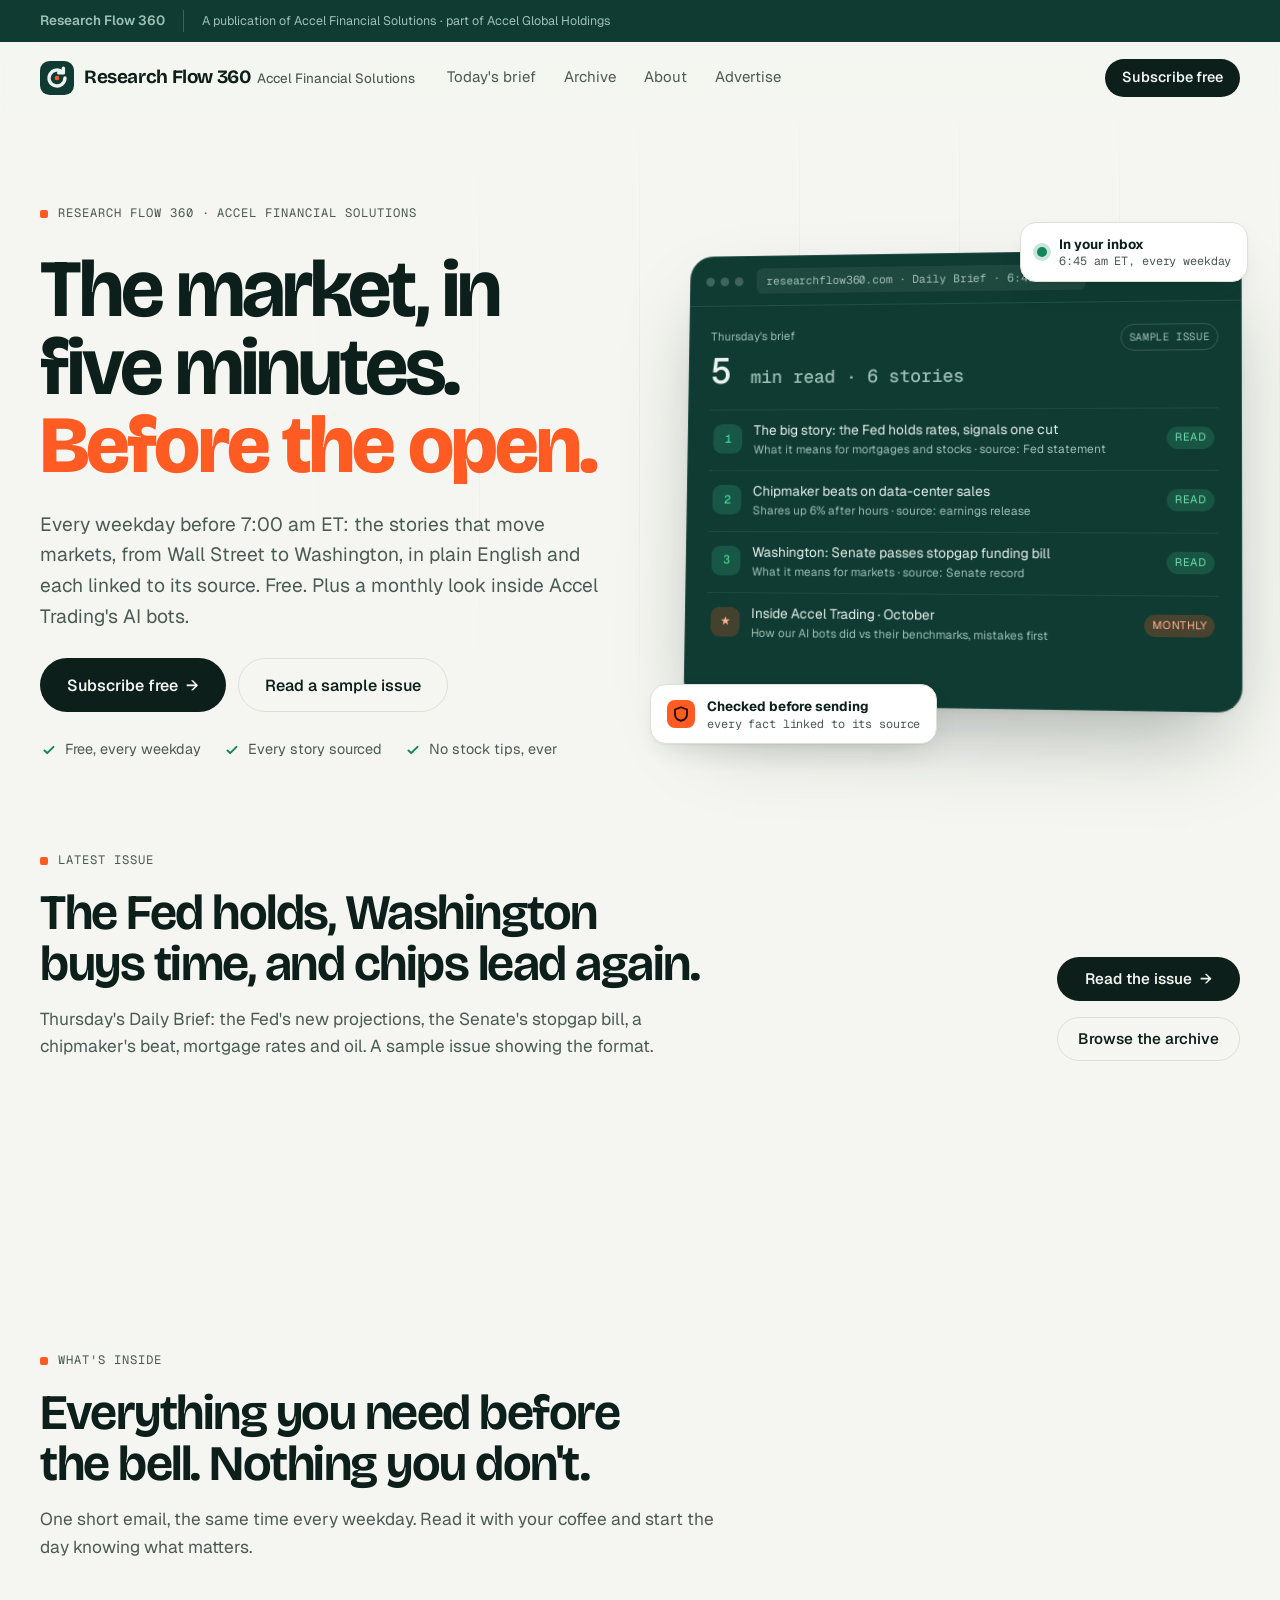
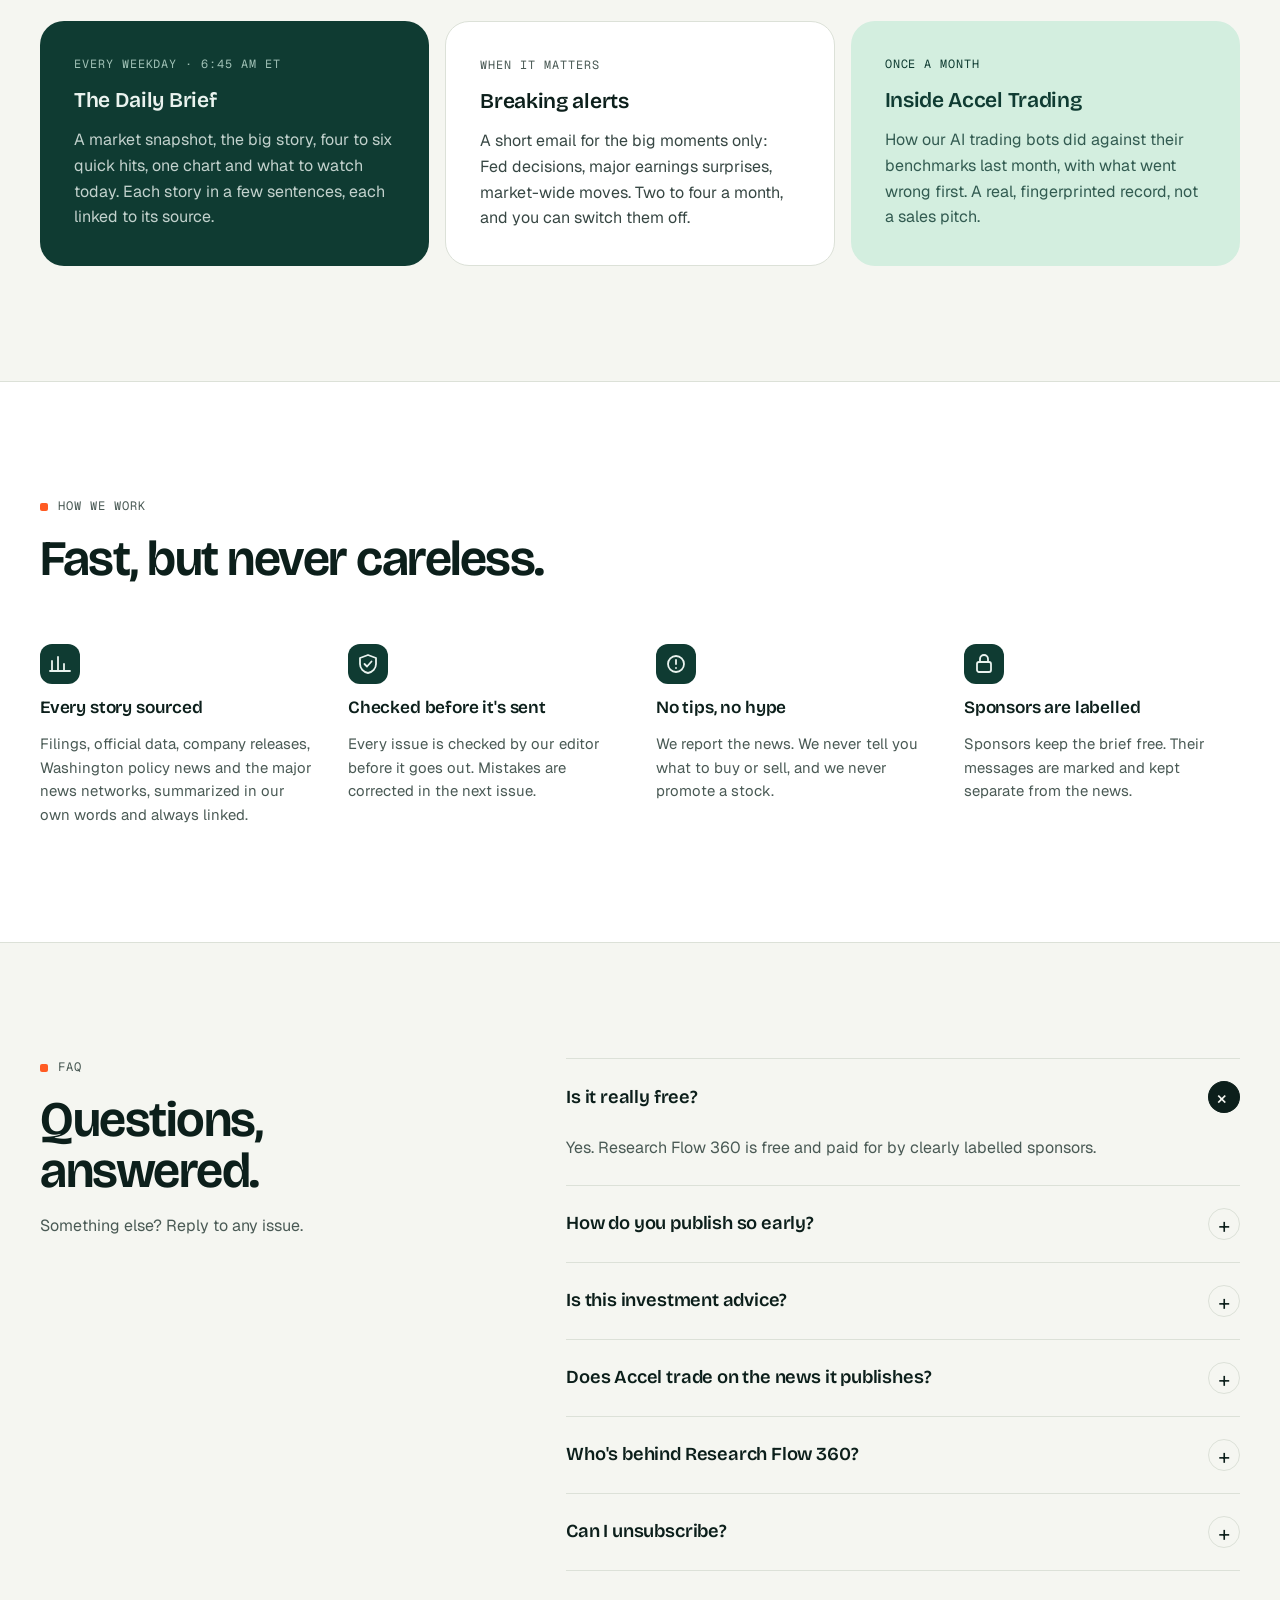
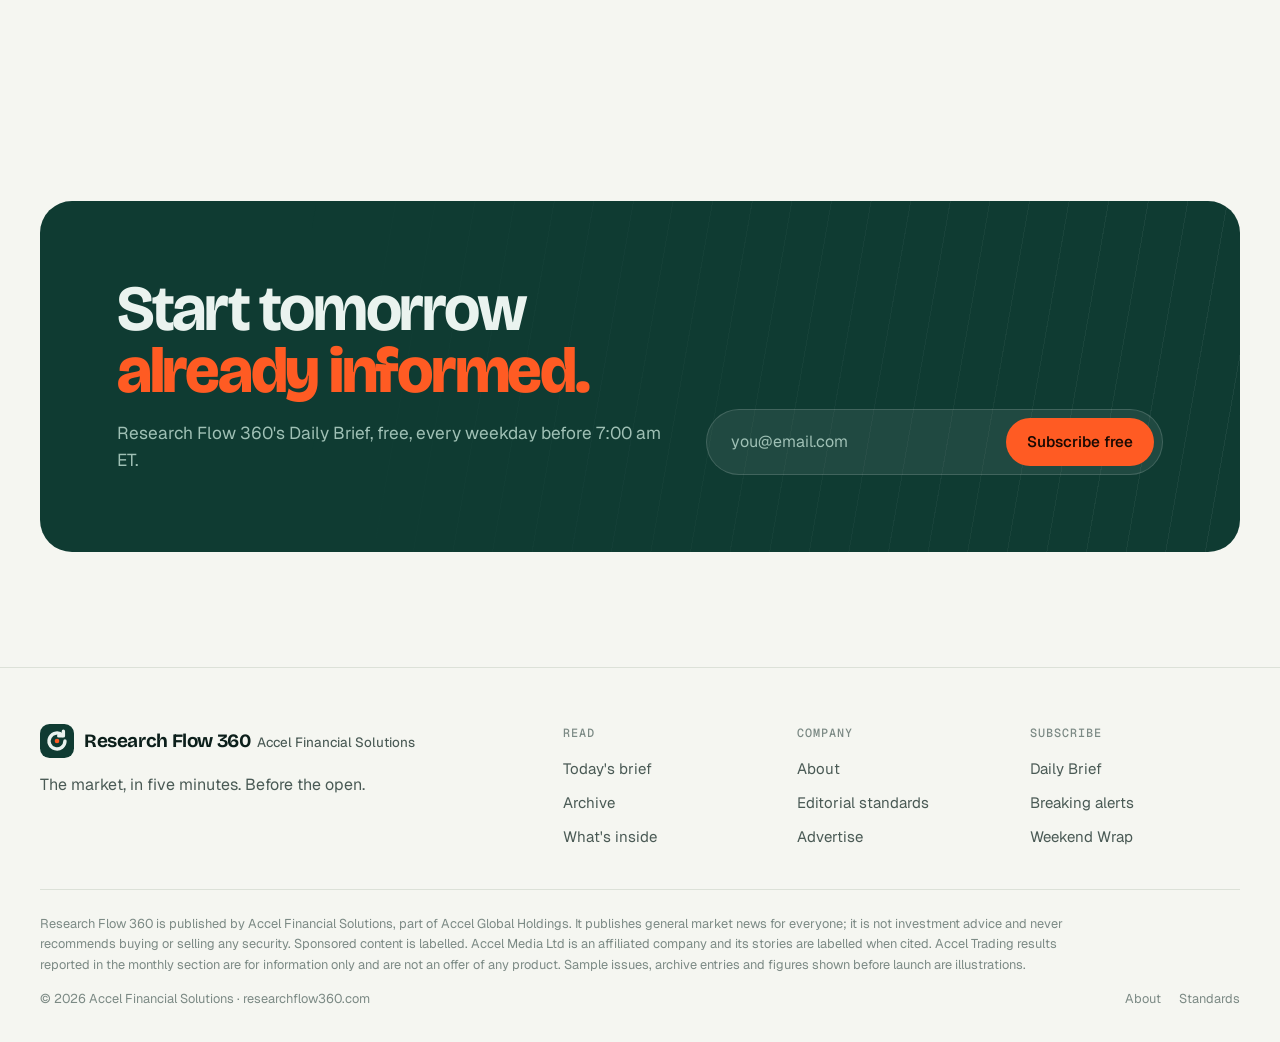
==== index.html @ 956aacd5 "Research Flow 360 website Home, sample Daily Brief, archive, about and advertise pages for Research " ====
<!doctype html>
<html lang="en">
<head>
<meta charset="utf-8">
<meta name="viewport" content="width=device-width, initial-scale=1, viewport-fit=cover">
<title>Research Flow 360</title>
<meta name="description" content="Research Flow 360 by Accel Financial Solutions: the stories that move markets, from Wall Street to Washington, in plain English every weekday before 7:00 am ET. Free.">
<meta name="theme-color" content="#0F3B32">
<meta property="og:title" content="Research Flow 360">
<meta property="og:description" content="Research Flow 360 by Accel Financial Solutions: the stories that move markets, from Wall Street to Washington, in plain English every weekday before 7:00 am ET. Free.">
<meta property="og:url" content="https://researchflow360.com/">
<meta property="og:type" content="website">
<link rel="canonical" href="https://researchflow360.com/">
<link rel="icon" href="data:image/svg+xml,%3Csvg xmlns='http://www.w3.org/2000/svg' viewBox='0 0 32 32'%3E%3Crect width='32' height='32' rx='9' fill='%230F3B32'/%3E%3Cpath d='M23.5 16a7.5 7.5 0 1 1-2.2-5.3M22 6.8v4.4h-4.4' fill='none' stroke='%23F6F7F3' stroke-width='3' stroke-linecap='round' stroke-linejoin='round'/%3E%3Ccircle cx='16' cy='16' r='2.2' fill='%23FF5B23'/%3E%3C/svg%3E">
<link rel="preconnect" href="https://fonts.googleapis.com">
<link rel="preconnect" href="https://fonts.gstatic.com" crossorigin>
<link rel="stylesheet" href="https://fonts.googleapis.com/css2?family=Bricolage+Grotesque:opsz,wght@12..96,400..800&family=Geist:wght@400..600&family=Geist+Mono:wght@400;500&display=swap">
<link rel="stylesheet" href="assets/styles.css">
</head>
<body>

<a class="skip" href="#main">Skip to content</a>

<div class="announce groupbar">
  <div class="wrap groupbar__in">
    <a href="./" class="groupbar__home">Research Flow 360</a>
    <span class="groupbar__note">A publication of Accel Financial Solutions · part of Accel Global Holdings</span>
  </div>
</div>

<header class="header" id="top">
  <div class="wrap header__in">
    <a href="./" class="brand" aria-label="Research Flow 360 home">
      <svg class="brand__mark" viewBox="0 0 32 32" aria-hidden="true"><rect width="32" height="32" rx="9" class="mark-bg"/><path d="M23.5 16a7.5 7.5 0 1 1-2.2-5.3" class="mark-a"/><path d="M22 6.8v4.4h-4.4" class="mark-a"/><circle cx="16" cy="16" r="2.2" class="mark-dot"/></svg>
      <span class="brand__name brand__name--rf">Research Flow 360<span class="brand__sub">Accel Financial Solutions</span></span>
    </a>
    <nav class="nav" id="nav" aria-label="Primary">
      <a href="brief.html">Today's brief</a><a href="archive.html">Archive</a><a href="about.html">About</a><a href="advertise.html">Advertise</a>
      <div class="nav__mobile-cta">
        <a href="#start" class="btn btn--primary">Subscribe free</a>
      </div>
    </nav>
    <div class="header__cta">
      <a href="#start" class="btn btn--primary btn--sm">Subscribe free</a>
    </div>
    <button class="burger" id="burger" aria-label="Open menu" aria-expanded="false" aria-controls="nav">
      <span></span><span></span>
    </button>
  </div>
</header>

<main id="main">

<!-- Hero -->
<section class="hero">
  <div class="wrap hero__grid">
    <div class="hero__copy">
      <p class="eyebrow load" style="--d:0">Research Flow 360 · Accel Financial Solutions</p>
      <h1 class="display load" style="--d:1">The market, in five minutes. <em>Before the open.</em></h1>
      <p class="lede load" style="--d:2">Every weekday before 7:00 am ET: the stories that move markets, from Wall Street to Washington, in plain English and each linked to its source. Free. Plus a monthly look inside Accel Trading's AI bots.</p>
      <div class="hero__actions load" style="--d:3">
        <a href="#start" class="btn btn--primary btn--lg">Subscribe free <span aria-hidden="true">→</span></a>
        <a href="brief.html" class="btn btn--ghost btn--lg">Read a sample issue</a>
      </div>
      <ul class="hero__proof load" style="--d:4">
        <li><svg viewBox="0 0 20 20" aria-hidden="true"><path d="M5 10.5l3 3 7-7"/></svg>Free, every weekday</li>
        <li><svg viewBox="0 0 20 20" aria-hidden="true"><path d="M5 10.5l3 3 7-7"/></svg>Every story sourced</li>
        <li><svg viewBox="0 0 20 20" aria-hidden="true"><path d="M5 10.5l3 3 7-7"/></svg>No stock tips, ever</li>
      </ul>
    </div>

    <!-- Sample brief -->
    <div class="hero__visual load" style="--d:2" aria-label="Sample Research Flow 360 Daily Brief" role="img">
      <div class="dash">
        <div class="dash__top">
          <div class="dash__dots"><i></i><i></i><i></i></div>
          <span class="dash__url mono">researchflow360.com · Daily Brief · 6:45 am ET</span>
        </div>
        <div class="dash__body">
          <div class="dash__head">
            <div>
              <p class="dash__label">Thursday's brief</p>
              <p class="dash__balance mono">5 <span class="dash__of">min read · 6 stories</span></p>
            </div>
            <span class="dash__tag mono">Sample issue</span>
          </div>
          <ul class="tx tx--group">
            <li><span class="tx__ic tx__ic--in">1</span><span class="tx__who">The big story: the Fed holds rates, signals one cut<small>What it means for mortgages and stocks · source: Fed statement</small></span><span class="pill pill--on">Read</span></li>
            <li><span class="tx__ic tx__ic--in">2</span><span class="tx__who">Chipmaker beats on data-center sales<small>Shares up 6% after hours · source: earnings release</small></span><span class="pill pill--on">Read</span></li>
            <li><span class="tx__ic tx__ic--in">3</span><span class="tx__who">Washington: Senate passes stopgap funding bill<small>What it means for markets · source: Senate record</small></span><span class="pill pill--on">Read</span></li>
            <li><span class="tx__ic tx__ic--out">★</span><span class="tx__who">Inside Accel Trading · October<small>How our AI bots did vs their benchmarks, mistakes first</small></span><span class="pill pill--beta">Monthly</span></li>
          </ul>
        </div>
      </div>
      <div class="float float--a">
        <span class="float__dot"></span>
        <div><strong>In your inbox</strong><span class="mono">6:45 am ET, every weekday</span></div>
      </div>
      <div class="float float--b">
        <svg viewBox="0 0 24 24" aria-hidden="true"><path d="M12 3l8 3v6c0 4.5-3.4 8.1-8 9-4.6-.9-8-4.5-8-9V6z"/></svg>
        <div><strong>Checked before sending</strong><span class="mono">every fact linked to its source</span></div>
      </div>
    </div>
  </div>
</section>

<!-- Latest issue -->
<section class="section section--tight" id="latest" style="padding-top: 0">
  <div class="wrap">
    <div class="sec-head sec-head--row">
      <div>
        <p class="eyebrow">Latest issue</p>
        <h2 class="h2">The Fed holds, Washington buys time, and chips lead again.</h2>
        <p class="sec-head__p">Thursday's Daily Brief: the Fed's new projections, the Senate's stopgap bill, a chipmaker's beat, mortgage rates and oil. A sample issue showing the format.</p>
      </div>
      <div class="hero__actions">
        <a href="brief.html" class="btn btn--primary">Read the issue <span aria-hidden="true">→</span></a>
        <a href="archive.html" class="btn btn--ghost">Browse the archive</a>
      </div>
    </div>
  </div>
</section>

<!-- What's inside -->
<section class="section" id="inside">
  <div class="wrap">
    <div class="sec-head">
      <p class="eyebrow">What's inside</p>
      <h2 class="h2">Everything you need before the bell. Nothing you don't.</h2>
      <p class="sec-head__p">One short email, the same time every weekday. Read it with your coffee and start the day knowing what matters.</p>
    </div>
    <div class="bento">
      <article class="card card--pine b-third">
        <p class="card__kicker">Every weekday · 6:45 am ET</p>
        <h3 class="h3">The Daily Brief</h3>
        <p>A market snapshot, the big story, four to six quick hits, one chart and what to watch today. Each story in a few sentences, each linked to its source.</p>
      </article>
      <article class="card card--paper b-third">
        <p class="card__kicker">When it matters</p>
        <h3 class="h3">Breaking alerts</h3>
        <p>A short email for the big moments only: Fed decisions, major earnings surprises, market-wide moves. Two to four a month, and you can switch them off.</p>
      </article>
      <article class="card card--mint b-third">
        <p class="card__kicker">Once a month</p>
        <h3 class="h3">Inside Accel Trading</h3>
        <p>How our AI trading bots did against their benchmarks last month, with what went wrong first. A real, fingerprinted record, not a sales pitch.</p>
      </article>
    </div>
  </div>
</section>

<!-- Rules -->
<section class="section section--alt" id="rules">
  <div class="wrap">
    <div class="sec-head">
      <p class="eyebrow">How we work</p>
      <h2 class="h2">Fast, but never careless.</h2>
    </div>
    <div class="sec-grid">
      <div class="sec-item">
        <svg viewBox="0 0 24 24" aria-hidden="true"><path d="M4 19V9M10 19V5M16 19v-7M22 19H2"/></svg>
        <h3>Every story sourced</h3>
        <p>Filings, official data, company releases, Washington policy news and the major news networks, summarized in our own words and always linked.</p>
      </div>
      <div class="sec-item">
        <svg viewBox="0 0 24 24" aria-hidden="true"><path d="M12 3l8 3v6c0 4.5-3.4 8.1-8 9-4.6-.9-8-4.5-8-9V6z"/><path d="M8.5 12l2.5 2.5 4.5-5"/></svg>
        <h3>Checked before it's sent</h3>
        <p>Every issue is checked by our editor before it goes out. Mistakes are corrected in the next issue.</p>
      </div>
      <div class="sec-item">
        <svg viewBox="0 0 24 24" aria-hidden="true"><circle cx="12" cy="12" r="8"/><path d="M12 8v4M12 16h.01"/></svg>
        <h3>No tips, no hype</h3>
        <p>We report the news. We never tell you what to buy or sell, and we never promote a stock.</p>
      </div>
      <div class="sec-item">
        <svg viewBox="0 0 24 24" aria-hidden="true"><rect x="5" y="10" width="14" height="10" rx="2"/><path d="M8 10V7a4 4 0 0 1 8 0v3"/></svg>
        <h3>Sponsors are labelled</h3>
        <p>Sponsors keep the brief free. Their messages are marked and kept separate from the news.</p>
      </div>
    </div>
  </div>
</section>

<!-- FAQ -->
<section class="section" id="faq">
  <div class="wrap faq">
    <div class="faq__head">
      <p class="eyebrow">FAQ</p>
      <h2 class="h2">Questions, answered.</h2>
      <p>Something else? Reply to any issue.</p>
    </div>
    <div class="faq__list">
      <details open>
        <summary>Is it really free?</summary>
        <p>Yes. Research Flow 360 is free and paid for by clearly labelled sponsors.</p>
      </details>
      <details>
        <summary>How do you publish so early?</summary>
        <p>Our research systems follow filings, data releases and company news as they land overnight, and our editor checks every issue before it's sent.</p>
      </details>
      <details>
        <summary>Is this investment advice?</summary>
        <p>No. Research Flow 360 publishes general market news for everyone. It never recommends a security and isn't advice for your situation.</p>
      </details>
      <details>
        <summary>Does Accel trade on the news it publishes?</summary>
        <p>Accel's bots never trade on a story before readers receive it, and the brief never mentions Accel's live positions.</p>
      </details>
      <details>
        <summary>Who's behind Research Flow 360?</summary>
        <p>Research Flow 360 is published by Accel Financial Solutions, part of Accel Global Holdings. Our editor is Shithin Abraham, President of Accel Global Holdings. Stories from our sister company Accel Media Ltd are always labelled.</p>
      </details>
      <details>
        <summary>Can I unsubscribe?</summary>
        <p>Anytime, with one click at the bottom of every email.</p>
      </details>
    </div>
  </div>
</section>

<!-- CTA -->
<section class="cta" id="start">
  <div class="wrap">
    <div class="cta__box">
      <div class="cta__lines" aria-hidden="true"></div>
      <div class="cta__copy">
        <h2 class="display display--cta">Start tomorrow <em>already informed.</em></h2>
        <p>Research Flow 360's Daily Brief, free, every weekday before 7:00 am ET.</p>
      </div>
      <form class="cta__form" id="ctaForm" data-ok="You're in, {email}. Check your inbox to confirm, and your first Daily Brief arrives the next weekday morning." novalidate>
        <label for="email" class="sr-only">Email</label>
        <input id="email" name="email" type="email" placeholder="you@email.com" autocomplete="email" required>
        <button class="btn btn--signal" type="submit">Subscribe free</button>
        <p class="cta__msg" id="ctaMsg" role="status" aria-live="polite"></p>
      </form>
    </div>
  </div>
</section>

</main>

<footer class="footer">
  <div class="wrap">
    <div class="footer__top">
      <div class="footer__brand">
        <a href="./" class="brand" aria-label="Research Flow 360 home">
          <svg class="brand__mark" viewBox="0 0 32 32" aria-hidden="true"><rect width="32" height="32" rx="9" class="mark-bg"/><path d="M23.5 16a7.5 7.5 0 1 1-2.2-5.3" class="mark-a"/><path d="M22 6.8v4.4h-4.4" class="mark-a"/><circle cx="16" cy="16" r="2.2" class="mark-dot"/></svg>
      <span class="brand__name brand__name--rf">Research Flow 360<span class="brand__sub">Accel Financial Solutions</span></span>
        </a>
        <p>The market, in five minutes. Before the open.</p>
      </div>
      <nav class="footer__cols" aria-label="Footer">
        <div><h4>Read</h4><a href="brief.html">Today's brief</a><a href="archive.html">Archive</a><a href="./#inside">What's inside</a></div>
        <div><h4>Company</h4><a href="about.html">About</a><a href="about.html#standards">Editorial standards</a><a href="advertise.html">Advertise</a></div>
        <div><h4>Subscribe</h4><a href="./#start">Daily Brief</a><a href="./#start">Breaking alerts</a><a href="./#start">Weekend Wrap</a></div>
      </nav>
    </div>
    <div class="footer__legal">
      <p>Research Flow 360 is published by Accel Financial Solutions, part of Accel Global Holdings. It publishes general market news for everyone; it is not investment advice and never recommends buying or selling any security. Sponsored content is labelled. Accel Media Ltd is an affiliated company and its stories are labelled when cited. Accel Trading results reported in the monthly section are for information only and are not an offer of any product. Sample issues, archive entries and figures shown before launch are illustrations.</p>
      <p class="footer__copy"><span>© <span id="year">2026</span> Accel Financial Solutions · researchflow360.com</span><span class="footer__links"><a href="about.html">About</a><a href="about.html#standards">Standards</a></span></p>
    </div>
  </div>
</footer>

<script src="assets/app.js"></script>
</body>
</html>
---- assets/styles.css ----
/* Layout concept: a "velocity" page — paper-light surfaces, a deep pine brand block, one signal-orange accent
   used like an indicator light. Wide hero with a live product mockup, then a bento of products. */
:root {
  --paper: #F5F6F1;
  --surface: #FFFFFF;
  --surface-2: #ECEFE8;
  --ink: #0C1F1B;
  --ink-2: #4A5A55;
  --ink-3: #7C8A85;
  --line: #DCE1D8;
  --pine: #0F3B32;
  --pine-2: #164A3F;
  --pine-ink: #EAF3EF;
  --pine-mute: #9FC0B5;
  --signal: #FF5B23;
  --signal-ink: #1A0902;
  --mint: #D3EEDF;
  --mint-ink: #0F3B32;
  --sky: #DCE7FB;
  --sky-ink: #142A55;
  --up: #12855A;
  --shadow: 0 1px 2px rgba(12,31,27,.06), 0 12px 32px -12px rgba(12,31,27,.18);
  --shadow-lg: 0 2px 4px rgba(12,31,27,.05), 0 40px 80px -24px rgba(12,31,27,.35);

  --f-display: "Bricolage Grotesque", "Avenir Next", "Segoe UI", system-ui, sans-serif;
  --f-body: "Geist", "Helvetica Neue", "Segoe UI", system-ui, sans-serif;
  --f-mono: "Geist Mono", ui-monospace, "SF Mono", Menlo, Consolas, monospace;

  --r-sm: 10px;
  --r-md: 16px;
  --r-lg: 24px;
  --r-xl: 32px;
  --wrap: 1200px;
  color-scheme: light;
}
@media (prefers-color-scheme: dark) {
  :root:not([data-theme="light"]) {
    --paper: #0A1412;
    --surface: #101D1A;
    --surface-2: #142420;
    --ink: #E8F0EC;
    --ink-2: #A5B6B0;
    --ink-3: #74867F;
    --line: #233530;
    --pine: #0F2F28;
    --pine-2: #17443A;
    --pine-ink: #EAF3EF;
    --pine-mute: #8FB3A7;
    --signal: #FF6A36;
    --signal-ink: #1A0902;
    --mint: #163A2F;
    --mint-ink: #CFEDDF;
    --sky: #17284A;
    --sky-ink: #D6E3FF;
    --up: #3CCB8E;
    --shadow: 0 1px 2px rgba(0,0,0,.3), 0 12px 32px -12px rgba(0,0,0,.6);
    --shadow-lg: 0 2px 4px rgba(0,0,0,.3), 0 40px 80px -24px rgba(0,0,0,.7);
    color-scheme: dark;
  }
}
:root[data-theme="dark"] {
  --paper: #0A1412;
  --surface: #101D1A;
  --surface-2: #142420;
  --ink: #E8F0EC;
  --ink-2: #A5B6B0;
  --ink-3: #74867F;
  --line: #233530;
  --pine: #0F2F28;
  --pine-2: #17443A;
  --pine-ink: #EAF3EF;
  --pine-mute: #8FB3A7;
  --signal: #FF6A36;
  --signal-ink: #1A0902;
  --mint: #163A2F;
  --mint-ink: #CFEDDF;
  --sky: #17284A;
  --sky-ink: #D6E3FF;
  --up: #3CCB8E;
  --shadow: 0 1px 2px rgba(0,0,0,.3), 0 12px 32px -12px rgba(0,0,0,.6);
  --shadow-lg: 0 2px 4px rgba(0,0,0,.3), 0 40px 80px -24px rgba(0,0,0,.7);
  color-scheme: dark;
}

/* ---------- Base ---------- */
*, *::before, *::after { box-sizing: border-box; }
html { scroll-behavior: smooth; scroll-padding-top: 88px; -webkit-text-size-adjust: 100%; }
body {
  margin: 0;
  background: var(--paper);
  color: var(--ink);
  font-family: var(--f-body);
  font-size: 16px;
  line-height: 1.6;
  -webkit-font-smoothing: antialiased;
  overflow-x: hidden;
}
body::before {
  content: ""; position: fixed; inset: 0 0 auto; height: env(safe-area-inset-top, 0px);
  z-index: 60; background: var(--paper);
}
img, svg { max-width: 100%; }
a { color: inherit; text-decoration: none; }
p { margin: 0; }
h1, h2, h3, h4 { margin: 0; text-wrap: balance; }
ul, ol { margin: 0; padding: 0; list-style: none; }
button { font: inherit; color: inherit; cursor: pointer; }
:focus-visible { outline: 2px solid var(--signal); outline-offset: 3px; border-radius: 6px; }
.mono { font-family: var(--f-mono); font-variant-numeric: tabular-nums; letter-spacing: -0.01em; }
.sr-only { position: absolute; width: 1px; height: 1px; overflow: hidden; clip: rect(0 0 0 0); white-space: nowrap; }
.skip { position: absolute; left: 16px; top: -60px; background: var(--ink); color: var(--paper); padding: 8px 14px; border-radius: 8px; z-index: 100; }
.skip:focus { top: 12px; }

.wrap {
  width: 100%;
  max-width: calc(var(--wrap) + 48px);
  margin-inline: auto;
  padding-left: max(24px, env(safe-area-inset-left, 0px));
  padding-right: max(24px, env(safe-area-inset-right, 0px));
}
@media (max-width: 520px) {
  .wrap { padding-left: max(16px, env(safe-area-inset-left, 0px)); padding-right: max(16px, env(safe-area-inset-right, 0px)); }
}

/* ---------- Type ---------- */
.display {
  font-family: var(--f-display);
  font-weight: 700;
  font-size: clamp(2.6rem, 1.4rem + 4.6vw, 5.4rem);
  line-height: .96;
  letter-spacing: -0.035em;
  font-variation-settings: "opsz" 96;
}
.display em {
  font-style: normal;
  font-weight: 800;
  color: var(--signal);
  position: relative;
  white-space: nowrap;
}
.h2 {
  font-family: var(--f-display);
  font-weight: 650;
  font-size: clamp(1.9rem, 1.2rem + 2.4vw, 3.1rem);
  line-height: 1.04;
  letter-spacing: -0.03em;
  font-variation-settings: "opsz" 72;
}
.h3 {
  font-family: var(--f-display);
  font-weight: 600;
  font-size: 1.32rem;
  line-height: 1.2;
  letter-spacing: -0.015em;
}
.lede { font-size: clamp(1.05rem, 1rem + .3vw, 1.2rem); color: var(--ink-2); max-width: 34em; }
.eyebrow {
  font-family: var(--f-mono);
  font-size: .76rem;
  letter-spacing: .08em;
  text-transform: uppercase;
  color: var(--ink-2);
  display: inline-flex; align-items: center; gap: 10px;
}
.eyebrow::before { content: ""; width: 8px; height: 8px; border-radius: 2px; background: var(--signal); }
.eyebrow--onpine { color: var(--pine-mute); }

.tag {
  display: inline-flex; align-items: center;
  font-family: var(--f-mono); font-size: .7rem; font-weight: 500;
  letter-spacing: .04em; text-transform: uppercase;
  padding: 3px 8px; border-radius: 999px;
}
.tag--signal { background: var(--signal); color: var(--signal-ink); }
.tag--mint { background: var(--mint); color: var(--mint-ink); text-transform: none; letter-spacing: 0; }

/* ---------- Buttons ---------- */
.btn {
  --bh: 44px;
  display: inline-flex; align-items: center; justify-content: center; gap: 8px;
  height: var(--bh); padding: 0 20px;
  border-radius: 999px; border: 1px solid transparent;
  font-weight: 550; font-size: .95rem; white-space: nowrap;
  transition: transform .2s ease, background-color .2s ease, border-color .2s ease, box-shadow .2s ease;
}
.btn:hover { transform: translateY(-1px); }
.btn:active { transform: translateY(0); }
.btn--sm { --bh: 38px; padding: 0 16px; font-size: .9rem; }
.btn--lg { --bh: 54px; padding: 0 26px; font-size: 1rem; }
.btn--block { width: 100%; }
.btn--primary { background: var(--ink); color: var(--paper); }
.btn--primary:hover { box-shadow: 0 8px 20px -8px var(--ink); }
.btn--ghost { background: transparent; color: var(--ink); border-color: var(--line); }
.btn--ghost:hover { border-color: var(--ink); }
.btn--signal { background: var(--signal); color: var(--signal-ink); }
.btn--signal:hover { box-shadow: 0 10px 24px -10px var(--signal); }
.btn span[aria-hidden] { transition: transform .2s ease; }
.btn:hover span[aria-hidden] { transform: translateX(3px); }

/* ---------- Announcement ---------- */
.announce { background: var(--pine); color: var(--pine-ink); font-size: .86rem; }
.announce__in { display: flex; align-items: center; justify-content: center; gap: 12px; padding-block: 10px; flex-wrap: wrap; text-align: center; }
.announce__link { color: var(--signal); font-weight: 550; }
.announce__link:hover { text-decoration: underline; }
.announce__short { display: none; }
@media (max-width: 640px) {
  .announce__in { flex-wrap: nowrap; gap: 10px; font-size: .8rem; }
  .announce__long { display: none; }
  .announce__short { display: inline; white-space: nowrap; overflow: hidden; text-overflow: ellipsis; min-width: 0; }
  .announce__link { white-space: nowrap; }
}

/* ---------- Header ---------- */
.header {
  position: sticky; top: env(safe-area-inset-top, 0px); z-index: 50;
  background: color-mix(in srgb, var(--paper) 82%, transparent);
  backdrop-filter: saturate(1.4) blur(14px);
  -webkit-backdrop-filter: saturate(1.4) blur(14px);
  border-bottom: 1px solid transparent;
  transition: border-color .25s ease;
}
.header.is-scrolled { border-bottom-color: var(--line); }
.header__in { display: flex; align-items: center; gap: 32px; height: 72px; }
.brand { display: inline-flex; align-items: center; gap: 10px; }
.brand__mark { width: 34px; height: 34px; flex: none; }
.mark-bg { fill: var(--pine); }
.mark-a { fill: none; stroke: var(--pine-ink); stroke-width: 3.2; stroke-linecap: round; stroke-linejoin: round; }
.mark-bar { fill: none; stroke: var(--signal); stroke-width: 3.2; stroke-linecap: round; }
.brand__name { font-family: var(--f-display); font-weight: 700; font-size: 1.32rem; letter-spacing: -0.03em; display: inline-flex; align-items: baseline; gap: 6px; }
.brand__sub { font-family: var(--f-body); font-weight: 450; font-size: .84rem; letter-spacing: 0; color: var(--ink-2); }
.nav { display: flex; gap: 28px; margin-right: auto; font-size: .94rem; color: var(--ink-2); }
.nav a { position: relative; transition: color .2s; }
.nav > a:hover { color: var(--ink); }
.nav__mobile-cta { display: none; }
.header__cta { display: flex; align-items: center; gap: 20px; font-size: .94rem; }
.link-quiet { color: var(--ink-2); }
.link-quiet:hover { color: var(--ink); }
.burger { display: none; width: 44px; height: 44px; border: 1px solid var(--line); background: var(--surface); border-radius: 12px; position: relative; margin-left: auto; }
.burger span { position: absolute; left: 12px; right: 12px; height: 2px; background: var(--ink); border-radius: 2px; transition: transform .25s ease, top .25s ease; }
.burger span:first-child { top: 16px; }
.burger span:last-child { top: 25px; }
.burger[aria-expanded="true"] span:first-child { top: 21px; transform: rotate(45deg); }
.burger[aria-expanded="true"] span:last-child { top: 21px; transform: rotate(-45deg); }

@media (max-width: 960px) {
  .header__cta { display: none; }
  .burger { display: block; }
  .nav {
    position: fixed; left: 0; right: 0; top: calc(72px + env(safe-area-inset-top, 0px)); bottom: 0;
    flex-direction: column; gap: 0;
    padding: 12px max(16px, env(safe-area-inset-right, 0px)) calc(24px + env(safe-area-inset-bottom, 0px)) max(16px, env(safe-area-inset-left, 0px));
    background: var(--paper);
    font-size: 1.3rem; font-family: var(--f-display); font-weight: 600; color: var(--ink);
    transform: translateY(-8px); opacity: 0; visibility: hidden;
    transition: opacity .25s ease, transform .25s ease, visibility .25s;
    overflow-y: auto;
  }
  .nav.is-open { transform: none; opacity: 1; visibility: visible; }
  .nav > a { padding: 16px 0; border-bottom: 1px solid var(--line); }
  .nav__mobile-cta { display: grid; gap: 10px; margin-top: 24px; }
  .nav__mobile-cta .btn { --bh: 52px; font-family: var(--f-body); font-size: 1rem; }
}

/* ---------- Hero ---------- */
.hero { position: relative; padding-block: clamp(48px, 7vw, 96px) clamp(56px, 7vw, 96px); overflow: hidden; }
.hero::before {
  /* speed lines */
  content: ""; position: absolute; inset: 0; pointer-events: none;
  background-image: repeating-linear-gradient(90deg, transparent 0 calc(12.5% - 1px), var(--line) calc(12.5% - 1px) 12.5%);
  mask-image: radial-gradient(ellipse 70% 60% at 70% 40%, #000 0%, transparent 75%);
  -webkit-mask-image: radial-gradient(ellipse 70% 60% at 70% 40%, #000 0%, transparent 75%);
  opacity: .7;
}
.hero__grid { position: relative; display: grid; grid-template-columns: minmax(0, 1.02fr) minmax(0, 1fr); gap: clamp(40px, 5vw, 72px); align-items: center; }
.hero__copy { display: grid; gap: 26px; justify-items: start; min-width: 0; }
.hero__actions { display: flex; flex-wrap: wrap; gap: 12px; }
.hero__proof { display: flex; flex-wrap: wrap; gap: 10px 22px; font-size: .9rem; color: var(--ink-2); }
.hero__proof li { display: inline-flex; align-items: center; gap: 7px; }
.hero__proof svg { width: 18px; height: 18px; fill: none; stroke: var(--up); stroke-width: 2.2; stroke-linecap: round; stroke-linejoin: round; }

.hero__visual { position: relative; min-width: 0; padding: 28px 0 36px; }
.dash {
  background: var(--pine);
  color: var(--pine-ink);
  border-radius: var(--r-lg);
  box-shadow: var(--shadow-lg);
  overflow: hidden;
  transform: perspective(1600px) rotateY(-6deg) rotateX(3deg);
  transform-origin: 60% 50%;
  border: 1px solid color-mix(in srgb, var(--pine-ink) 10%, transparent);
}
.dash__top { display: flex; align-items: center; gap: 14px; padding: 12px 16px; border-bottom: 1px solid color-mix(in srgb, var(--pine-ink) 10%, transparent); }
.dash__dots { display: flex; gap: 6px; }
.dash__dots i { width: 9px; height: 9px; border-radius: 50%; background: color-mix(in srgb, var(--pine-ink) 22%, transparent); }
.dash__url { font-size: .72rem; color: var(--pine-mute); background: color-mix(in srgb, var(--pine-ink) 7%, transparent); padding: 4px 10px; border-radius: 6px; overflow: hidden; text-overflow: ellipsis; white-space: nowrap; min-width: 0; }
.dash__body { padding: 22px 22px 18px; display: grid; gap: 18px; min-width: 0; }
.dash__body > * { min-width: 0; }
.dash__head { display: flex; flex-wrap: wrap; justify-content: space-between; align-items: flex-start; gap: 12px; }
.dash__head > div { min-width: 0; }
.dash__label { font-size: .74rem; color: var(--pine-mute); }
.dash__balance { font-size: clamp(1.6rem, 1.1rem + 1.6vw, 2.3rem); font-weight: 500; letter-spacing: -0.03em; line-height: 1.15; margin-top: 4px; }
.dash__delta { font-size: .76rem; color: var(--pine-mute); }
.up { color: #45D69A; }
.dash__seg { display: flex; padding: 3px; gap: 2px; border-radius: 9px; background: color-mix(in srgb, var(--pine-ink) 8%, transparent); font-family: var(--f-mono); font-size: .7rem; }
.dash__seg span { padding: 4px 9px; border-radius: 7px; color: var(--pine-mute); }
.dash__seg .is-on { background: var(--pine-ink); color: var(--pine); }
.dash__chart { width: 100%; height: 120px; display: block; overflow: visible; }
.dash__grid path { stroke: color-mix(in srgb, var(--pine-ink) 10%, transparent); stroke-width: 1; stroke-dasharray: 3 5; fill: none; vector-effect: non-scaling-stroke; }
.dash__line { fill: none; stroke: var(--signal); stroke-width: 2.5; vector-effect: non-scaling-stroke; stroke-linecap: round; }
.dash__tag { font-size: .66rem; text-transform: uppercase; letter-spacing: .06em; color: var(--pine-mute); border: 1px solid color-mix(in srgb, var(--pine-ink) 18%, transparent); padding: 4px 8px; border-radius: 99px; white-space: nowrap; }
.dash__bench { color: var(--pine-ink); opacity: .75; }
.dash__bline { fill: none; stroke: var(--pine-mute); stroke-width: 1.6; stroke-dasharray: 5 5; vector-effect: non-scaling-stroke; }
.dash__legend { display: flex; flex-wrap: wrap; gap: 6px 16px; font-size: .72rem; color: var(--pine-mute); margin-top: -8px; }
.dash__legend li { display: inline-flex; align-items: center; gap: 7px; }
.dash__legend b { width: 16px; height: 0; border-top: 2.5px solid var(--signal); }
.dash__legend b.lg-bench { border-top: 2px dashed var(--pine-mute); }
.dash__legend-r { margin-left: auto; }
.dash__label--sec { margin-bottom: -10px; text-transform: uppercase; letter-spacing: .06em; font-size: .68rem; }
.dash__row { display: grid; grid-template-columns: 1fr 1fr; gap: 12px; }
.dash__tile { background: color-mix(in srgb, var(--pine-ink) 6%, transparent); border-radius: 12px; padding: 12px 14px; display: grid; gap: 6px; min-width: 0; }
.dash__num { font-size: 1.02rem; }
.bar { height: 6px; border-radius: 99px; background: color-mix(in srgb, var(--pine-ink) 12%, transparent); overflow: hidden; }
.bar i { display: block; height: 100%; border-radius: inherit; background: var(--signal); }
.bar--alt i { background: #7CC9A7; }
.tx { display: grid; gap: 2px; }
.tx li { display: grid; grid-template-columns: auto minmax(0, 1fr) auto; align-items: center; gap: 12px; padding: 9px 4px; border-top: 1px solid color-mix(in srgb, var(--pine-ink) 8%, transparent); font-size: .86rem; }
.tx__ic { width: 30px; font-size: .75rem !important; height: 30px; border-radius: 9px; display: grid; place-items: center; font-size: .85rem; }
.tx__ic--out { background: color-mix(in srgb, var(--signal) 22%, transparent); color: #FFB394; }
.tx__ic--in { background: rgba(69,214,154,.18); color: #45D69A; }
.tx__who { display: grid; min-width: 0; }
.tx__who small { color: var(--pine-mute); font-size: .74rem; overflow: hidden; text-overflow: ellipsis; white-space: nowrap; }
.tx__amt { font-size: .84rem; }

.float {
  position: absolute; display: flex; align-items: center; gap: 12px;
  background: var(--surface); color: var(--ink);
  border: 1px solid var(--line); border-radius: 16px;
  padding: 12px 16px; box-shadow: var(--shadow);
  font-size: .84rem; line-height: 1.35;
}
.float div { display: grid; }
.float span.mono { font-size: .74rem; color: var(--ink-2); }
.float--a { top: 0; right: -8px; animation: bob 6s ease-in-out infinite; }
.float--b { bottom: 0; left: -28px; animation: bob 7s ease-in-out -2s infinite; }
.float__dot { width: 10px; height: 10px; border-radius: 50%; background: var(--up); box-shadow: 0 0 0 4px color-mix(in srgb, var(--up) 22%, transparent); flex: none; }
.float svg { width: 28px; height: 28px; padding: 5px; border-radius: 8px; background: var(--signal); fill: none; stroke: var(--signal-ink); stroke-width: 2.4; stroke-linecap: round; stroke-linejoin: round; flex: none; }
@keyframes bob { 50% { transform: translateY(-8px); } }

/* load sequence (starts visible-ish; ends fully visible) */
.load { animation: rise .8s cubic-bezier(.2,.7,.2,1) both; animation-delay: calc(var(--d, 0) * 90ms); }
@keyframes rise { from { opacity: 0; transform: translateY(18px); } }
.hero__visual.load { animation-name: rise-visual; animation-duration: 1.1s; }
@keyframes rise-visual { from { opacity: 0; transform: translateY(30px) scale(.97); } }
.dash__line { stroke-dasharray: 1; stroke-dashoffset: 0; animation: draw 2.2s cubic-bezier(.6,.1,.2,1) .5s both; }
@keyframes draw { from { stroke-dashoffset: 1; } }

@media (max-width: 960px) {
  .hero__grid { grid-template-columns: minmax(0, 1fr); }
  .dash { transform: none; }
  .float--b { left: 8px; }
  .float--a { right: 8px; }
}
@media (max-width: 520px) {
  .float { font-size: .78rem; padding: 10px 12px; }
  .float--a { top: -4px; }
  .tx li:nth-child(3) { display: none; }
  .dash__body { padding: 18px 14px 14px; }
  .hero__actions .btn { flex: 1 1 100%; }
}

/* ---------- Logos ---------- */
.logos { padding-block: 8px 40px; }
.logos__title { text-align: center; font-size: .86rem; color: var(--ink-3); margin-bottom: 22px; }
.logos__row { display: flex; flex-wrap: wrap; justify-content: center; align-items: center; gap: 18px 52px; color: var(--ink-2); opacity: .85; }
.lg { font-size: 1.32rem; white-space: nowrap; }
.lg--1 { font-family: var(--f-display); font-weight: 800; letter-spacing: -0.04em; }
.lg--2 { font-family: var(--f-body); font-weight: 600; letter-spacing: -0.03em; }
.lg--2 b { font-weight: 300; }
.lg--3 { font-family: var(--f-mono); font-size: 1.05rem; letter-spacing: .18em; }
.lg--4 { font-family: Georgia, "Times New Roman", serif; font-style: italic; font-size: 1.4rem; }
.lg--5 { font-family: var(--f-display); font-weight: 500; letter-spacing: -0.02em; }
.lg--5 i { font-style: normal; font-weight: 800; }
.lg--6 { font-family: var(--f-body); font-weight: 500; letter-spacing: .06em; font-size: 1.1rem; }

/* ---------- Rails ticker ---------- */
.rails { border-block: 1px solid var(--line); background: var(--surface); overflow: hidden; }
.rails__track { display: flex; width: max-content; animation: marquee 48s linear infinite; }
.rails:hover .rails__track { animation-play-state: paused; }
.rails__list { display: flex; flex: none; }
.rails__list li { display: inline-flex; align-items: center; gap: 10px; padding: 14px 28px; font-family: var(--f-mono); font-size: .8rem; color: var(--ink-2); white-space: nowrap; border-right: 1px solid var(--line); }
.rails__list b { color: var(--ink); font-weight: 500; }
.pill { font-size: .68rem; padding: 2px 8px; border-radius: 99px; text-transform: uppercase; letter-spacing: .05em; }
.pill--on { background: color-mix(in srgb, var(--up) 16%, transparent); color: var(--up); }
.pill--off { background: var(--surface-2); color: var(--ink-3); }
.fx-up { color: var(--up); }
@keyframes marquee { to { transform: translateX(-50%); } }

/* ---------- Sections ---------- */
.section { padding-block: clamp(72px, 9vw, 128px); }
.section--tight { padding-block: 0 clamp(72px, 9vw, 128px); }
.section--alt { background: var(--surface); border-block: 1px solid var(--line); }
.sec-head { display: grid; gap: 16px; max-width: 760px; margin-bottom: clamp(36px, 5vw, 60px); }
.sec-head__p { color: var(--ink-2); font-size: 1.08rem; max-width: 40em; }
.sec-head--row { max-width: none; display: flex; justify-content: space-between; align-items: flex-end; gap: 24px; flex-wrap: wrap; }
.sec-head--row > div { display: grid; gap: 16px; max-width: 680px; }
.sec-head--center { margin-inline: auto; text-align: center; justify-items: center; }

/* ---------- Bento ---------- */
.bento { display: grid; grid-template-columns: repeat(6, minmax(0, 1fr)); gap: 16px; }
.card { border-radius: var(--r-lg); padding: clamp(24px, 3vw, 34px); display: flex; flex-direction: column; gap: 14px; min-width: 0; position: relative; overflow: hidden; transition: transform .3s ease, box-shadow .3s ease; }
.card:hover { transform: translateY(-3px); box-shadow: var(--shadow); }
.card p { color: inherit; opacity: .82; }
.card .h3 { opacity: 1; }
.card__text { display: grid; gap: 12px; max-width: 30em; }
.card__kicker { font-family: var(--f-mono); font-size: .74rem; text-transform: uppercase; letter-spacing: .08em; opacity: 1 !important; }
.card--paper { background: var(--surface); border: 1px solid var(--line); }
.card--paper .card__kicker { color: var(--ink-2); }
.card--pine { background: var(--pine); color: var(--pine-ink); }
.card--pine .card__kicker { color: var(--pine-mute); }
.card--mint { background: var(--mint); color: var(--mint-ink); }
.card--sky { background: var(--sky); color: var(--sky-ink); }
.b-wide { grid-column: span 3; }
.b-third { grid-column: span 2; }
@media (max-width: 1000px) {
  .b-wide { grid-column: span 6; }
  .b-third { grid-column: span 3; }
  .b-third:last-child { grid-column: span 6; }
}
@media (max-width: 680px) {
  .b-third { grid-column: span 6; }
}

/* Track record bits */
.dash__of { font-size: .5em; color: var(--pine-mute); letter-spacing: 0; }
.prog { height: 6px; border-radius: 99px; background: color-mix(in srgb, var(--pine-ink) 12%, transparent); overflow: hidden; margin-top: -6px; }
.prog i { display: block; height: 100%; background: var(--signal); border-radius: inherit; }
.tx--log .tx__ic { font-family: var(--f-mono); }
.tx--log small.mono { font-size: .7rem; }
.big-rate--onpine .mono { color: var(--signal); }
.big-rate--onpine small { color: var(--pine-mute); }
.hashbox { display: grid; gap: 4px; padding: 14px 16px; border-radius: 14px; background: var(--paper); border: 1px dashed var(--line); font-size: .74rem; color: var(--ink-2); margin-block: 4px 6px; overflow-wrap: anywhere; }
.hashbox--dark { background: color-mix(in srgb, var(--pine-ink) 7%, transparent); border-color: color-mix(in srgb, var(--pine-ink) 22%, transparent); color: var(--pine-mute); margin: 0; }
.hashbox.hashbox--dark b { color: var(--pine-ink); }
.hashbox b { font-weight: 500; font-size: 1rem; color: var(--ink); letter-spacing: .02em; }

/* Strategy cards */
.strats { display: grid; grid-template-columns: repeat(3, minmax(0, 1fr)); gap: 16px; }
.strat { display: flex; flex-direction: column; gap: 12px; padding: 28px; border-radius: var(--r-lg); background: var(--surface); border: 1px solid var(--line); min-width: 0; }
.strat > p { color: var(--ink-2); }
.strat__top { display: flex; justify-content: space-between; align-items: center; gap: 12px; }
@media (max-width: 900px) { .strats { grid-template-columns: minmax(0, 1fr); } }

/* Steps: 4 across */
.steps.steps--4 { grid-template-columns: repeat(4, minmax(0, 1fr)); }
.step--now { border-color: var(--signal); box-shadow: 0 0 0 3px color-mix(in srgb, var(--signal) 14%, transparent); }
@media (max-width: 1000px) { .steps.steps--4 { grid-template-columns: repeat(2, minmax(0, 1fr)); } .steps--4 .step::after { display: none; } }
@media (max-width: 600px) { .steps.steps--4 { grid-template-columns: minmax(0, 1fr); } }

/* Confidence meter */
.meter { position: relative; height: 10px; border-radius: 99px; background: var(--surface-2); margin-top: 6px; }
.meter i { display: block; height: 100%; border-radius: inherit; background: var(--pine-2); transition: width .25s ease; }
.meter i.is-ok { background: var(--up); }
.meter b { position: absolute; top: -4px; width: 2px; height: 18px; background: var(--ink); }
.letter .letter__body { max-width: 100%; border-radius: 18px; }

/* Group switcher */
.groupbar { font-size: .84rem; }
.groupbar__in { display: flex; align-items: center; gap: 18px; padding-block: 10px; overflow-x: auto; scrollbar-width: none; white-space: nowrap; }
.groupbar__in::-webkit-scrollbar { display: none; }
.groupbar__home { font-weight: 600; color: var(--pine-ink); padding-right: 18px; border-right: 1px solid color-mix(in srgb, var(--pine-ink) 22%, transparent); }
.groupbar__links { display: flex; align-items: center; gap: 18px; }
.groupbar a { color: var(--pine-mute); transition: color .2s; }
.groupbar a:hover { color: var(--pine-ink); }
.groupbar a[aria-current="page"] { color: var(--signal); font-weight: 550; }
.groupbar__soon { font-family: var(--f-mono); font-size: .72rem; opacity: .8; }

.mark-dot { fill: var(--signal); }
.brand__name--rf { font-size: 1.18rem; letter-spacing: -0.02em; }
.groupbar__note { color: var(--pine-mute); font-size: .78rem; }
@media (max-width: 520px) { .brand__name--rf .brand__sub { display: none; } }

/* Group cards */
.card__link { margin-top: 4px; font-weight: 550; display: inline-flex; gap: 6px; align-items: center; opacity: 1 !important; }
.card__link:hover span { transform: translateX(3px); }
.card__link span { transition: transform .2s; }
.card--pine .card__link { color: var(--signal); }
.specs--onpine { border-top-color: color-mix(in srgb, var(--pine-ink) 16%, transparent); }
.specs--onpine dt { color: var(--pine-mute); opacity: 1; }
.dash .pill--on { background: rgba(69, 214, 154, .16); color: #6FE3B2; }
.dash .pill--off { background: color-mix(in srgb, var(--pine-ink) 14%, transparent); color: var(--pine-ink); }
.dash .pill--beta { background: color-mix(in srgb, var(--signal) 24%, transparent); color: #FFB394; }
.pill--beta { background: color-mix(in srgb, var(--signal) 18%, transparent); color: var(--signal); }
.tx--group .tx__ic { font-family: var(--f-mono); font-weight: 500; }
.tx--group { margin-bottom: 36px; }
.tx--group li { grid-template-columns: auto minmax(0, 1fr) auto; }
@media (max-width: 520px) { .tx.tx--group li:nth-child(3) { display: grid; } }

/* Strategy specs */
.specs { margin: auto 0 0; padding-top: 14px; display: grid; gap: 8px; border-top: 1px solid color-mix(in srgb, currentColor 16%, transparent); font-size: .86rem; }
.specs div { display: flex; justify-content: space-between; gap: 12px; }
.specs dt { opacity: .7; }
.specs dd { margin: 0; font-weight: 500; text-align: right; }
.big-rate--ink .mono { color: var(--ink); }
.fine { font-size: .78rem; color: var(--ink-3); margin-top: 20px; max-width: 70em; }
.calc__two { display: grid; grid-template-columns: 1fr 1fr; gap: 20px; margin-top: 10px; }
.calc__two > div { display: grid; gap: 4px; min-width: 0; }
@media (max-width: 460px) { .calc__two { grid-template-columns: 1fr; } }

.big-rate { font-family: var(--f-display); line-height: .9; display: flex; align-items: baseline; gap: 6px; opacity: 1 !important; margin-block: 6px 4px; }
.big-rate .mono { font-family: var(--f-display); font-weight: 700; font-size: clamp(3.6rem, 2.6rem + 3vw, 5rem); letter-spacing: -0.05em; }
.big-rate small { font-size: 1.05rem; font-weight: 600; font-family: var(--f-body); }

.ccy { display: flex; flex-wrap: wrap; gap: 6px; margin-top: auto; padding-top: 8px; }
.ccy li { font-family: var(--f-mono); font-size: .74rem; padding: 5px 9px; border-radius: 8px; background: var(--paper); border: 1px solid var(--line); }
.ccy__more { background: var(--ink) !important; color: var(--paper); border-color: var(--ink) !important; }

.gauge { margin-top: auto; padding-top: 8px; display: grid; gap: 10px; }
.gauge__row { display: flex; justify-content: space-between; gap: 12px; font-size: .86rem; }
.gauge__row--muted { opacity: .7; }
.gauge__bar { height: 12px; border-radius: 99px; background: color-mix(in srgb, var(--sky-ink) 14%, transparent); overflow: hidden; }
.gauge__bar i { display: block; height: 100%; width: 48%; background: repeating-linear-gradient(-45deg, var(--sky-ink) 0 6px, color-mix(in srgb, var(--sky-ink) 80%, transparent) 6px 12px); border-radius: inherit; }

/* ---------- Calculator ---------- */
.calc {
  display: grid; grid-template-columns: minmax(0, .9fr) minmax(0, 1.1fr); gap: clamp(28px, 5vw, 72px); align-items: center;
  background: var(--surface); border: 1px solid var(--line); border-radius: var(--r-xl);
  padding: clamp(24px, 5vw, 56px);
}
.calc__copy { display: grid; gap: 16px; }
.calc__copy p:not(.eyebrow) { color: var(--ink-2); }
.calc__panel { display: grid; gap: 10px; background: var(--paper); border: 1px solid var(--line); border-radius: var(--r-lg); padding: clamp(20px, 3vw, 32px); min-width: 0; }
.calc__label { font-size: .86rem; color: var(--ink-2); }
.calc__value { font-size: clamp(2rem, 1.4rem + 2vw, 2.8rem); font-weight: 500; letter-spacing: -0.03em; line-height: 1.1; }
.calc__scale { display: flex; justify-content: space-between; font-size: .72rem; color: var(--ink-3); }
input[type="range"] {
  -webkit-appearance: none; appearance: none; width: 100%; height: 28px; background: transparent; margin: 6px 0 0;
  --p: 12%;
}
input[type="range"]::-webkit-slider-runnable-track { height: 8px; border-radius: 99px; background: linear-gradient(90deg, var(--signal) var(--p), var(--surface-2) var(--p)); }
input[type="range"]::-moz-range-track { height: 8px; border-radius: 99px; background: linear-gradient(90deg, var(--signal) var(--p), var(--surface-2) var(--p)); }
input[type="range"]::-webkit-slider-thumb { -webkit-appearance: none; width: 26px; height: 26px; border-radius: 50%; background: var(--surface); border: 6px solid var(--ink); margin-top: -9px; box-shadow: var(--shadow); cursor: grab; }
input[type="range"]::-moz-range-thumb { width: 14px; height: 14px; border-radius: 50%; background: var(--surface); border: 6px solid var(--ink); box-shadow: var(--shadow); cursor: grab; }
.calc__results { display: grid; grid-template-columns: 1fr 1fr; gap: 10px; margin-top: 10px; }
.calc__res { display: grid; gap: 4px; padding: 14px 16px; border-radius: 14px; background: var(--surface); border: 1px solid var(--line); min-width: 0; }
.calc__res span { font-size: .78rem; color: var(--ink-2); }
.calc__res strong { font-size: 1.35rem; font-weight: 500; }
.calc__res--accel { background: var(--pine); border-color: var(--pine); color: var(--pine-ink); }
.calc__res--accel span { color: var(--pine-mute); }
.calc__diff { font-size: .95rem; color: var(--ink-2); margin-top: 4px; }
.calc__label--gap { margin-top: 14px; }
.calc__label strong { color: var(--ink); font-weight: 500; }
.calc__fine { font-size: .76rem; color: var(--ink-3); }
.calc__diff strong { color: var(--ink); font-weight: 500; }
@media (max-width: 860px) { .calc { grid-template-columns: minmax(0, 1fr); } }
@media (max-width: 420px) { .calc__results { grid-template-columns: 1fr; } }

/* ---------- Pilot ---------- */
.pilot { background: var(--pine); color: var(--pine-ink); padding-block: clamp(72px, 9vw, 128px); position: relative; overflow: hidden; }
.pilot::before {
  content: ""; position: absolute; width: 760px; height: 760px; right: -240px; top: -260px; border-radius: 50%;
  background: radial-gradient(circle, color-mix(in srgb, var(--signal) 30%, transparent), transparent 62%);
  pointer-events: none;
}
.pilot__grid { position: relative; display: grid; grid-template-columns: minmax(0, 1fr) minmax(0, 1fr); gap: clamp(36px, 6vw, 88px); align-items: center; }
.pilot__copy { display: grid; gap: 20px; }
.pilot__copy > p:not(.eyebrow) { color: var(--pine-mute); font-size: 1.08rem; max-width: 34em; }
.pilot__list { display: grid; gap: 4px; margin-top: 8px; }
.pilot__list li { display: grid; gap: 4px; padding: 16px 0; border-top: 1px solid color-mix(in srgb, var(--pine-ink) 14%, transparent); }
.pilot__list strong { font-family: var(--f-display); font-weight: 600; font-size: 1.1rem; }
.pilot__list span { color: var(--pine-mute); font-size: .95rem; }

.chat {
  background: var(--surface); color: var(--ink);
  border-radius: var(--r-xl); padding: 20px; box-shadow: var(--shadow-lg);
  display: grid; gap: 14px; min-width: 0;
}
.chat__head { display: flex; align-items: center; gap: 12px; padding-bottom: 14px; border-bottom: 1px solid var(--line); }
.chat__head div { display: grid; line-height: 1.3; }
.chat__head span { font-size: .78rem; color: var(--ink-2); }
.chat__avatar { width: 38px; height: 38px; border-radius: 12px; background: var(--pine); display: grid; place-items: center; flex: none; }
.chat__avatar svg { width: 26px; height: 26px; }
.chat__avatar .mark-a { stroke: var(--pine-ink); }
.chat__msg { padding: 14px 16px; border-radius: 18px; font-size: .95rem; max-width: 92%; }
.chat__msg--me { justify-self: end; background: var(--ink); color: var(--paper); border-bottom-right-radius: 6px; }
.chat__msg--ai { background: var(--paper); border: 1px solid var(--line); border-bottom-left-radius: 6px; display: grid; gap: 12px; }
.chat__bars { display: grid; gap: 8px; counter-reset: c; }
.chat__bars li { display: grid; grid-template-columns: minmax(0, 1fr) auto; gap: 4px 12px; font-size: .86rem; }
.chat__bars i { grid-column: 1 / -1; height: 5px; border-radius: 99px; background: var(--surface-2); position: relative; overflow: hidden; }
.chat__bars i::after { content: ""; position: absolute; inset: 0 auto 0 0; width: var(--w); background: var(--signal); border-radius: inherit; }
.chat__chips { display: flex; flex-wrap: wrap; gap: 8px; }
.chip { border: 1px solid var(--line); background: var(--surface); border-radius: 999px; padding: 8px 14px; font-size: .86rem; transition: border-color .2s, background .2s; }
.chip:hover { border-color: var(--ink); }
.chip.is-on { background: var(--ink); color: var(--paper); border-color: var(--ink); }
.chat__reply { padding: 14px 16px; border-radius: 18px; border-bottom-left-radius: 6px; background: var(--mint); color: var(--mint-ink); font-size: .95rem; max-width: 92%; animation: rise .45s ease both; }
.chat__input { display: flex; align-items: center; justify-content: space-between; gap: 12px; border: 1px solid var(--line); border-radius: 14px; padding: 8px 8px 8px 16px; color: var(--ink-3); font-size: .9rem; }
.chat__send { width: 34px; height: 34px; border-radius: 10px; background: var(--signal); color: var(--signal-ink); display: grid; place-items: center; font-weight: 700; flex: none; }
@media (max-width: 900px) { .pilot__grid { grid-template-columns: minmax(0, 1fr); } }

/* ---------- Steps ---------- */
.steps { display: grid; grid-template-columns: repeat(3, minmax(0, 1fr)); gap: 16px; position: relative; }
.step { display: grid; align-content: start; gap: 12px; padding: 28px; border-radius: var(--r-lg); border: 1px solid var(--line); background: var(--surface); position: relative; }
.step p { color: var(--ink-2); }
.step__n { font-size: .82rem; color: var(--signal); font-weight: 500; }
.step__t { justify-self: start; margin-top: 8px; font-size: .74rem; padding: 4px 10px; border-radius: 99px; background: var(--surface-2); color: var(--ink-2); }
.step:not(:last-child)::after {
  content: ""; position: absolute; top: 38px; right: -17px; width: 18px; height: 1px; background: var(--ink-3); z-index: 1;
}
@media (max-width: 820px) { .steps { grid-template-columns: minmax(0, 1fr); } .step:not(:last-child)::after { display: none; } }

/* ---------- Advisory ---------- */
.advisory { display: grid; grid-template-columns: minmax(0, .85fr) minmax(0, 1.15fr); gap: clamp(32px, 6vw, 88px); align-items: start; }
.advisory__head { display: grid; gap: 18px; justify-items: start; position: sticky; top: 110px; }
.advisory__head p:not(.eyebrow) { color: var(--ink-2); font-size: 1.05rem; }
.advisory__list { display: grid; }
.svc { display: grid; grid-template-columns: auto minmax(0, 1fr) auto; gap: 20px; align-items: start; padding: 28px 0; border-top: 1px solid var(--line); }
.svc:last-child { border-bottom: 1px solid var(--line); }
.svc > div:nth-child(2) { display: grid; gap: 6px; }
.svc p { color: var(--ink-2); }
.svc__ic { width: 48px; height: 48px; border-radius: 14px; background: var(--mint); display: grid; place-items: center; }
.svc__ic svg { width: 24px; height: 24px; fill: none; stroke: var(--mint-ink); stroke-width: 1.8; stroke-linecap: round; stroke-linejoin: round; }
.svc__price { font-size: .76rem; color: var(--ink-2); padding: 5px 10px; border: 1px solid var(--line); border-radius: 99px; white-space: nowrap; }
@media (max-width: 900px) {
  .advisory { grid-template-columns: minmax(0, 1fr); }
  .advisory__head { position: static; }
}
@media (max-width: 600px) {
  .svc { grid-template-columns: auto minmax(0, 1fr); }
  .svc__price { grid-column: 2; justify-self: start; }
}

/* ---------- Stats & security ---------- */
.stats { display: grid; grid-template-columns: repeat(4, minmax(0, 1fr)); border-block: 1px solid var(--line); margin-bottom: 48px; }
.stat { display: grid; gap: 4px; padding: 28px 24px 28px 0; }
.stat + .stat { padding-left: 24px; border-left: 1px solid var(--line); }
.stat__n { font-size: clamp(2rem, 1.4rem + 2vw, 3rem); font-weight: 500; letter-spacing: -0.04em; line-height: 1.1; }
.stat__l { color: var(--ink-2); font-size: .92rem; }
@media (max-width: 820px) {
  .stats { grid-template-columns: repeat(2, minmax(0, 1fr)); }
  .stat:nth-child(3) { padding-left: 0; border-left: 0; }
  .stat:nth-child(n+3) { border-top: 1px solid var(--line); }
}
.sec-grid { display: grid; grid-template-columns: repeat(4, minmax(0, 1fr)); gap: 32px; }
.sec-item { display: grid; gap: 10px; align-content: start; }
.sec-item svg { width: 40px; height: 40px; padding: 8px; border-radius: 12px; background: var(--pine); fill: none; stroke: var(--pine-ink); stroke-width: 1.8; stroke-linecap: round; stroke-linejoin: round; }
.sec-item h3 { font-family: var(--f-display); font-size: 1.08rem; font-weight: 600; letter-spacing: -0.01em; }
.sec-item p { color: var(--ink-2); font-size: .93rem; }
@media (max-width: 900px) { .sec-grid { grid-template-columns: repeat(2, minmax(0, 1fr)); } }
@media (max-width: 520px) { .sec-grid { grid-template-columns: minmax(0, 1fr); } }

/* ---------- Quotes ---------- */
.quotes { display: grid; grid-template-columns: 1.3fr 1fr 1fr; gap: 16px; }
.quote { margin: 0; padding: 30px; border-radius: var(--r-lg); background: var(--paper); border: 1px solid var(--line); display: flex; flex-direction: column; gap: 24px; min-width: 0; }
.quote blockquote { margin: 0; font-size: 1.18rem; line-height: 1.5; letter-spacing: -0.005em; }
.quote--lead { background: var(--pine); color: var(--pine-ink); border-color: var(--pine); }
.quote--lead blockquote { font-family: var(--f-display); font-size: clamp(1.25rem, 1rem + .8vw, 1.6rem); line-height: 1.3; letter-spacing: -0.015em; font-weight: 500; }
.quote figcaption { display: flex; align-items: center; gap: 12px; margin-top: auto; font-size: .88rem; }
.quote figcaption > span:last-child { display: grid; line-height: 1.35; color: var(--ink-2); }
.quote--lead figcaption > span:last-child { color: var(--pine-mute); }
.quote figcaption strong { color: var(--ink); font-weight: 600; }
.quote--lead figcaption strong { color: var(--pine-ink); }
.avatar { width: 42px; height: 42px; border-radius: 50%; display: grid; place-items: center; font-family: var(--f-mono); font-size: .78rem; font-weight: 500; color: #fff; background: hsl(var(--h) 45% 38%); flex: none; }
.quote__metric { font-size: .9rem; color: var(--pine-mute); padding-top: 18px; border-top: 1px solid color-mix(in srgb, var(--pine-ink) 14%, transparent); }
.quote__metric .mono { color: var(--signal); font-size: 1.6rem; margin-right: 6px; }
@media (max-width: 960px) { .quotes { grid-template-columns: minmax(0, 1fr); } }

/* ---------- Pricing ---------- */
.toggle { display: inline-flex; padding: 4px; background: var(--surface); border: 1px solid var(--line); border-radius: 999px; gap: 4px; margin-top: 8px; }
.toggle__btn { border: 0; background: transparent; padding: 8px 16px; border-radius: 999px; font-size: .9rem; display: inline-flex; align-items: center; gap: 8px; color: var(--ink-2); }
.toggle__btn.is-on { background: var(--ink); color: var(--paper); }
.plans { display: grid; grid-template-columns: repeat(3, minmax(0, 1fr)); gap: 16px; align-items: stretch; }
.plan { display: flex; flex-direction: column; gap: 18px; padding: 32px; border-radius: var(--r-lg); background: var(--surface); border: 1px solid var(--line); position: relative; min-width: 0; }
.plan__name { font-family: var(--f-display); font-size: 1.4rem; font-weight: 650; letter-spacing: -0.02em; }
.plan__for { color: var(--ink-2); font-size: .94rem; margin-top: -10px; }
.plan__price { display: flex; align-items: baseline; gap: 4px; font-family: var(--f-display); }
.plan__price > span { font-size: 3rem; font-weight: 600; letter-spacing: -0.04em; line-height: 1; }
.plan__price .mono { font-family: var(--f-display); }
.plan__price small { font-size: .95rem; color: var(--ink-2); font-family: var(--f-body); }
.plan__list { display: grid; gap: 10px; font-size: .94rem; padding-top: 18px; border-top: 1px solid var(--line); }
.plan__list li { display: grid; grid-template-columns: 18px minmax(0, 1fr); gap: 10px; align-items: start; }
.plan__list li::before { content: ""; width: 16px; height: 16px; margin-top: 4px; border-radius: 50%; background: var(--mint) url("data:image/svg+xml,%3Csvg xmlns='http://www.w3.org/2000/svg' viewBox='0 0 16 16'%3E%3Cpath d='M4.5 8.3l2.2 2.2 4.8-5' fill='none' stroke='%2312855A' stroke-width='1.8' stroke-linecap='round' stroke-linejoin='round'/%3E%3C/svg%3E") center/100% no-repeat; }
.plan--feature { background: var(--pine); color: var(--pine-ink); border-color: var(--pine); box-shadow: var(--shadow-lg); }
.plan--feature .plan__for, .plan--feature .plan__price small { color: var(--pine-mute); }
.plan--feature .plan__list { border-top-color: color-mix(in srgb, var(--pine-ink) 16%, transparent); }
.plan__badge { position: absolute; top: 28px; right: 28px; font-family: var(--f-mono); font-size: .7rem; text-transform: uppercase; letter-spacing: .06em; background: var(--signal); color: var(--signal-ink); padding: 4px 10px; border-radius: 99px; }
.plan .btn--ghost { border-color: var(--line); }
.price-flip { animation: flip .35s ease; }
@keyframes flip { from { opacity: 0; transform: translateY(-6px); } }
@media (max-width: 960px) { .plans { grid-template-columns: minmax(0, 1fr); max-width: 520px; margin-inline: auto; } }

/* ---------- FAQ ---------- */
.faq { display: grid; grid-template-columns: minmax(0, .8fr) minmax(0, 1.2fr); gap: clamp(32px, 6vw, 88px); }
.faq__head { display: grid; gap: 16px; align-content: start; }
.faq__head p:not(.eyebrow) { color: var(--ink-2); }
.faq__list details { border-top: 1px solid var(--line); }
.faq__list details:last-child { border-bottom: 1px solid var(--line); }
.faq__list summary { list-style: none; cursor: pointer; display: flex; justify-content: space-between; align-items: center; gap: 16px; padding: 22px 0; font-family: var(--f-display); font-weight: 600; font-size: 1.15rem; letter-spacing: -0.01em; }
.faq__list summary::-webkit-details-marker { display: none; }
.faq__list summary::after { content: "+"; font-family: var(--f-mono); font-weight: 400; font-size: 1.3rem; width: 32px; height: 32px; flex: none; display: grid; place-items: center; border-radius: 50%; border: 1px solid var(--line); transition: transform .25s ease, background .25s; }
.faq__list details[open] summary::after { transform: rotate(45deg); background: var(--ink); color: var(--paper); border-color: var(--ink); }
.faq__list details p { color: var(--ink-2); padding: 0 48px 24px 0; max-width: 40em; }
@media (max-width: 860px) { .faq { grid-template-columns: minmax(0, 1fr); } }

/* ---------- CTA ---------- */
.cta { padding-block: clamp(72px, 9vw, 120px); }
.cta__box {
  position: relative; overflow: hidden; border-radius: var(--r-xl);
  background: var(--pine); color: var(--pine-ink);
  padding: clamp(32px, 6vw, 80px);
  display: grid; grid-template-columns: minmax(0, 1.2fr) minmax(0, 1fr); gap: 40px; align-items: end;
}
.cta__lines {
  position: absolute; inset: 0; pointer-events: none;
  background: repeating-linear-gradient(100deg, transparent 0 38px, color-mix(in srgb, var(--pine-ink) 6%, transparent) 38px 39px);
  mask-image: linear-gradient(90deg, transparent 20%, #000);
  -webkit-mask-image: linear-gradient(90deg, transparent 20%, #000);
}
.cta__copy { position: relative; display: grid; gap: 18px; }
.cta__copy p { color: var(--pine-mute); font-size: 1.08rem; }
.display--cta { font-size: clamp(2.2rem, 1.3rem + 3.4vw, 4.2rem); }
.cta__form { position: relative; display: grid; grid-template-columns: minmax(0, 1fr) auto; gap: 8px; background: color-mix(in srgb, var(--pine-ink) 8%, transparent); padding: 8px; border-radius: 999px; border: 1px solid color-mix(in srgb, var(--pine-ink) 16%, transparent); }
.cta__form input { min-width: 0; border: 0; background: transparent; color: var(--pine-ink); font: inherit; padding: 0 16px; height: 48px; outline: none; }
.cta__form input::placeholder { color: var(--pine-mute); }
.cta__form:focus-within { border-color: var(--signal); }
.cta__form .btn { --bh: 48px; }
.cta__msg { grid-column: 1 / -1; font-size: .88rem; padding: 0 16px; color: var(--pine-mute); min-height: 0; }
.cta__msg:empty { display: none; }
.cta__msg.is-ok { color: #8FE3BC; padding-bottom: 6px; }
.cta__msg.is-err { color: #FFB394; padding-bottom: 6px; }
@media (max-width: 860px) { .cta__box { grid-template-columns: minmax(0, 1fr); } }
@media (max-width: 460px) {
  .cta__form { grid-template-columns: minmax(0, 1fr); border-radius: 20px; }
  .cta__form .btn { width: 100%; }
}

/* ---------- Footer ---------- */
.footer { padding-block: 56px 32px; border-top: 1px solid var(--line); }
.footer__top { display: grid; grid-template-columns: minmax(0, 1fr) minmax(0, 1.4fr); gap: 40px; padding-bottom: 40px; }
.footer__brand { display: grid; gap: 14px; align-content: start; }
.footer__brand p { color: var(--ink-2); }
.footer__cols { display: grid; grid-template-columns: repeat(3, minmax(0, 1fr)); gap: 24px; }
.footer__cols div { display: grid; gap: 10px; align-content: start; font-size: .94rem; }
.footer__cols h4 { font-family: var(--f-mono); font-size: .74rem; font-weight: 500; text-transform: uppercase; letter-spacing: .08em; color: var(--ink-3); margin-bottom: 4px; }
.footer__cols a { color: var(--ink-2); }
.footer__cols a:hover { color: var(--ink); }
.footer__legal { border-top: 1px solid var(--line); padding-top: 24px; display: grid; gap: 14px; font-size: .8rem; color: var(--ink-3); }
.footer__legal p:first-child { max-width: 80em; }
.footer__copy { display: flex; flex-wrap: wrap; justify-content: space-between; gap: 12px; }
.footer__links { display: inline-flex; gap: 18px; }
.footer__links a:hover { color: var(--ink); }
@media (max-width: 760px) {
  .footer__top { grid-template-columns: minmax(0, 1fr); }
}
@media (max-width: 440px) { .footer__cols { grid-template-columns: repeat(2, minmax(0, 1fr)); } }


/* ---------- Research Flow 360: inner pages ---------- */
.page-hero { padding-block: clamp(48px, 6vw, 88px) clamp(32px, 4vw, 56px); border-bottom: 1px solid var(--line); }
.page-hero__in { display: grid; gap: 18px; }
.page-hero__in > * { max-width: 820px; }
.page-hero .display { font-size: clamp(2.3rem, 1.4rem + 3.4vw, 4rem); }
.page-hero .lede { max-width: 40em; }
.nav a[aria-current="page"] { color: var(--ink); font-weight: 550; }

/* Issue (article) */
.issue-wrap { display: grid; grid-template-columns: minmax(0, 1fr) 300px; gap: clamp(32px, 5vw, 64px); align-items: start; padding-block: clamp(36px, 5vw, 64px) clamp(64px, 8vw, 112px); }
.issue { min-width: 0; display: grid; gap: 40px; }
.issue__meta { display: flex; flex-wrap: wrap; align-items: center; gap: 8px 16px; font-family: var(--f-mono); font-size: .78rem; color: var(--ink-2); }
.issue__sample { background: color-mix(in srgb, var(--signal) 14%, transparent); color: var(--signal); padding: 3px 10px; border-radius: 99px; text-transform: uppercase; letter-spacing: .06em; font-size: .7rem; }
.issue h2 { font-family: var(--f-display); font-size: clamp(1.5rem, 1.2rem + 1vw, 2rem); letter-spacing: -0.025em; line-height: 1.1; }
.issue h3 { font-family: var(--f-display); font-size: 1.2rem; letter-spacing: -0.01em; line-height: 1.25; }
.issue p { max-width: 40em; }
.issue__section { display: grid; gap: 14px; padding-top: 28px; border-top: 1px solid var(--line); }
.issue__label { font-family: var(--f-mono); font-size: .74rem; letter-spacing: .08em; text-transform: uppercase; color: var(--signal); }
.why { padding: 16px 20px; border-left: 3px solid var(--signal); background: var(--surface); border-radius: 0 12px 12px 0; }
.why strong { display: block; font-family: var(--f-mono); font-size: .72rem; letter-spacing: .08em; text-transform: uppercase; color: var(--ink-2); margin-bottom: 4px; font-weight: 500; }
.src { font-size: .84rem; color: var(--ink-2); }
.src a { color: var(--ink); text-decoration: underline; text-decoration-color: var(--line); text-underline-offset: 3px; }
.src a:hover { text-decoration-color: var(--signal); }
.snapshot { display: grid; grid-template-columns: repeat(4, minmax(0, 1fr)); border: 1px solid var(--line); border-radius: var(--r-md); overflow: hidden; background: var(--surface); }
.snapshot div { display: grid; gap: 2px; padding: 14px 16px; border-right: 1px solid var(--line); border-bottom: 1px solid var(--line); }
.snapshot div:nth-child(4n) { border-right: 0; }
.snapshot div:nth-last-child(-n+4) { border-bottom: 0; }
.snapshot span { font-size: .78rem; color: var(--ink-2); }
.snapshot b { font-family: var(--f-mono); font-weight: 500; font-variant-numeric: tabular-nums; font-size: 1.02rem; }
.snapshot i { font-style: normal; font-family: var(--f-mono); font-size: .78rem; }
.chg-up { color: var(--up); }
.chg-down { color: #C7362B; }
@media (prefers-color-scheme: dark) { :root:not([data-theme="light"]) .chg-down { color: #FF8A7A; } }
:root[data-theme="dark"] .chg-down { color: #FF8A7A; }
@media (max-width: 680px) {
  .snapshot { grid-template-columns: repeat(2, minmax(0, 1fr)); }
  .snapshot div:nth-child(4n) { border-right: 1px solid var(--line); }
  .snapshot div:nth-child(2n) { border-right: 0; }
  .snapshot div:nth-last-child(-n+4) { border-bottom: 1px solid var(--line); }
  .snapshot div:nth-last-child(-n+2) { border-bottom: 0; }
}
.hits { display: grid; gap: 18px; }
.hit { display: grid; grid-template-columns: auto minmax(0, 1fr); gap: 6px 14px; }
.hit__tag { grid-row: span 3; font-family: var(--f-mono); font-size: .7rem; text-transform: uppercase; letter-spacing: .06em; color: var(--ink-2); padding: 4px 8px; border: 1px solid var(--line); border-radius: 8px; height: max-content; min-width: 92px; text-align: center; }
.hit > *:not(.hit__tag) { grid-column: 2; }
.figure { margin: 0; background: var(--surface); border: 1px solid var(--line); border-radius: var(--r-md); padding: 20px; display: grid; gap: 10px; }
.figure svg { width: 100%; height: auto; display: block; }
.figure .fig-bar { fill: var(--pine-2); }
.figure .fig-bar--last { fill: var(--signal); }
.figure .fig-txt { fill: var(--ink-2); font-family: var(--f-mono); font-size: 12px; }
.figure .fig-val { fill: var(--ink); font-family: var(--f-mono); font-size: 12px; }
.figure .fig-axis { stroke: var(--line); }
.watch { display: grid; }
.watch li { display: grid; grid-template-columns: 84px minmax(0, 1fr); gap: 14px; padding: 12px 0; border-top: 1px solid var(--line); }
.watch li:last-child { border-bottom: 1px solid var(--line); }
.watch time { font-family: var(--f-mono); font-size: .86rem; color: var(--signal); }
.sponsor-box { border: 1px dashed var(--line); border-radius: var(--r-md); padding: 18px 20px; display: grid; gap: 6px; background: var(--paper); }
.sponsor-box .issue__label { color: var(--ink-3); }
.issue__foot { font-size: .86rem; color: var(--ink-2); display: grid; gap: 6px; padding-top: 24px; border-top: 1px solid var(--line); }
.issue-side { position: sticky; top: 100px; display: grid; gap: 16px; }
.side-card { background: var(--surface); border: 1px solid var(--line); border-radius: var(--r-lg); padding: 22px; display: grid; gap: 12px; }
.side-card--pine { background: var(--pine); color: var(--pine-ink); border-color: var(--pine); }
.side-card.side-card--pine p { color: var(--pine-mute); }
.side-card h3 { font-family: var(--f-display); font-size: 1.15rem; letter-spacing: -0.01em; }
.side-card p { font-size: .9rem; color: var(--ink-2); }
.side-form { display: grid; gap: 8px; }
.side-form input { height: 44px; border-radius: 12px; border: 1px solid color-mix(in srgb, var(--pine-ink) 24%, transparent); background: color-mix(in srgb, var(--pine-ink) 8%, transparent); color: var(--pine-ink); padding: 0 14px; font: inherit; }
.side-form input::placeholder { color: var(--pine-mute); }
.side-form [role=status] { font-size: .84rem; color: #8FE3BC; }
.side-form [role=status]:empty { display: none; }
.toc { display: grid; gap: 8px; font-size: .9rem; }
.toc a { color: var(--ink-2); }
.toc a:hover { color: var(--ink); }
@media (max-width: 960px) { .issue-wrap { grid-template-columns: minmax(0, 1fr); } .issue-side { position: static; } }

/* Archive */
.filters { display: flex; flex-wrap: wrap; gap: 8px; margin-bottom: 24px; }
.arch { display: grid; }
.arch li { border-top: 1px solid var(--line); }
.arch li:last-child { border-bottom: 1px solid var(--line); }
.arch a { display: grid; grid-template-columns: 130px minmax(0, 1fr) auto; gap: 8px 24px; align-items: baseline; padding: 20px 4px; transition: background .2s; }
.arch a:hover { background: var(--surface); }
.arch time { font-family: var(--f-mono); font-size: .82rem; color: var(--ink-2); }
.arch__t { display: grid; gap: 4px; min-width: 0; }
.arch__t strong { font-family: var(--f-display); font-size: 1.15rem; font-weight: 600; letter-spacing: -0.01em; }
.arch__t span { font-size: .9rem; color: var(--ink-2); }
.arch .pill { align-self: center; }
@media (max-width: 680px) { .arch a { grid-template-columns: minmax(0, 1fr) auto; } .arch time { grid-column: 1 / -1; } }

/* People */
.people { display: grid; grid-template-columns: repeat(3, minmax(0, 1fr)); gap: 16px; }
.person { background: var(--surface); border: 1px solid var(--line); border-radius: var(--r-lg); padding: 24px; display: grid; gap: 8px; align-content: start; }
.person__role { font-family: var(--f-mono); font-size: .72rem; text-transform: uppercase; letter-spacing: .08em; color: var(--ink-2); }
.person h3 { font-family: var(--f-display); font-size: 1.25rem; letter-spacing: -0.015em; }
.person p { color: var(--ink-2); font-size: .94rem; }
@media (max-width: 860px) { .people { grid-template-columns: minmax(0, 1fr); } }

/* ---------- Motion preferences ---------- */
@media (prefers-reduced-motion: reduce) {
  html { scroll-behavior: auto; }
  *, *::before, *::after { animation-duration: .001ms !important; animation-iteration-count: 1 !important; transition-duration: .001ms !important; }
  .rails__track { animation: none; }
}
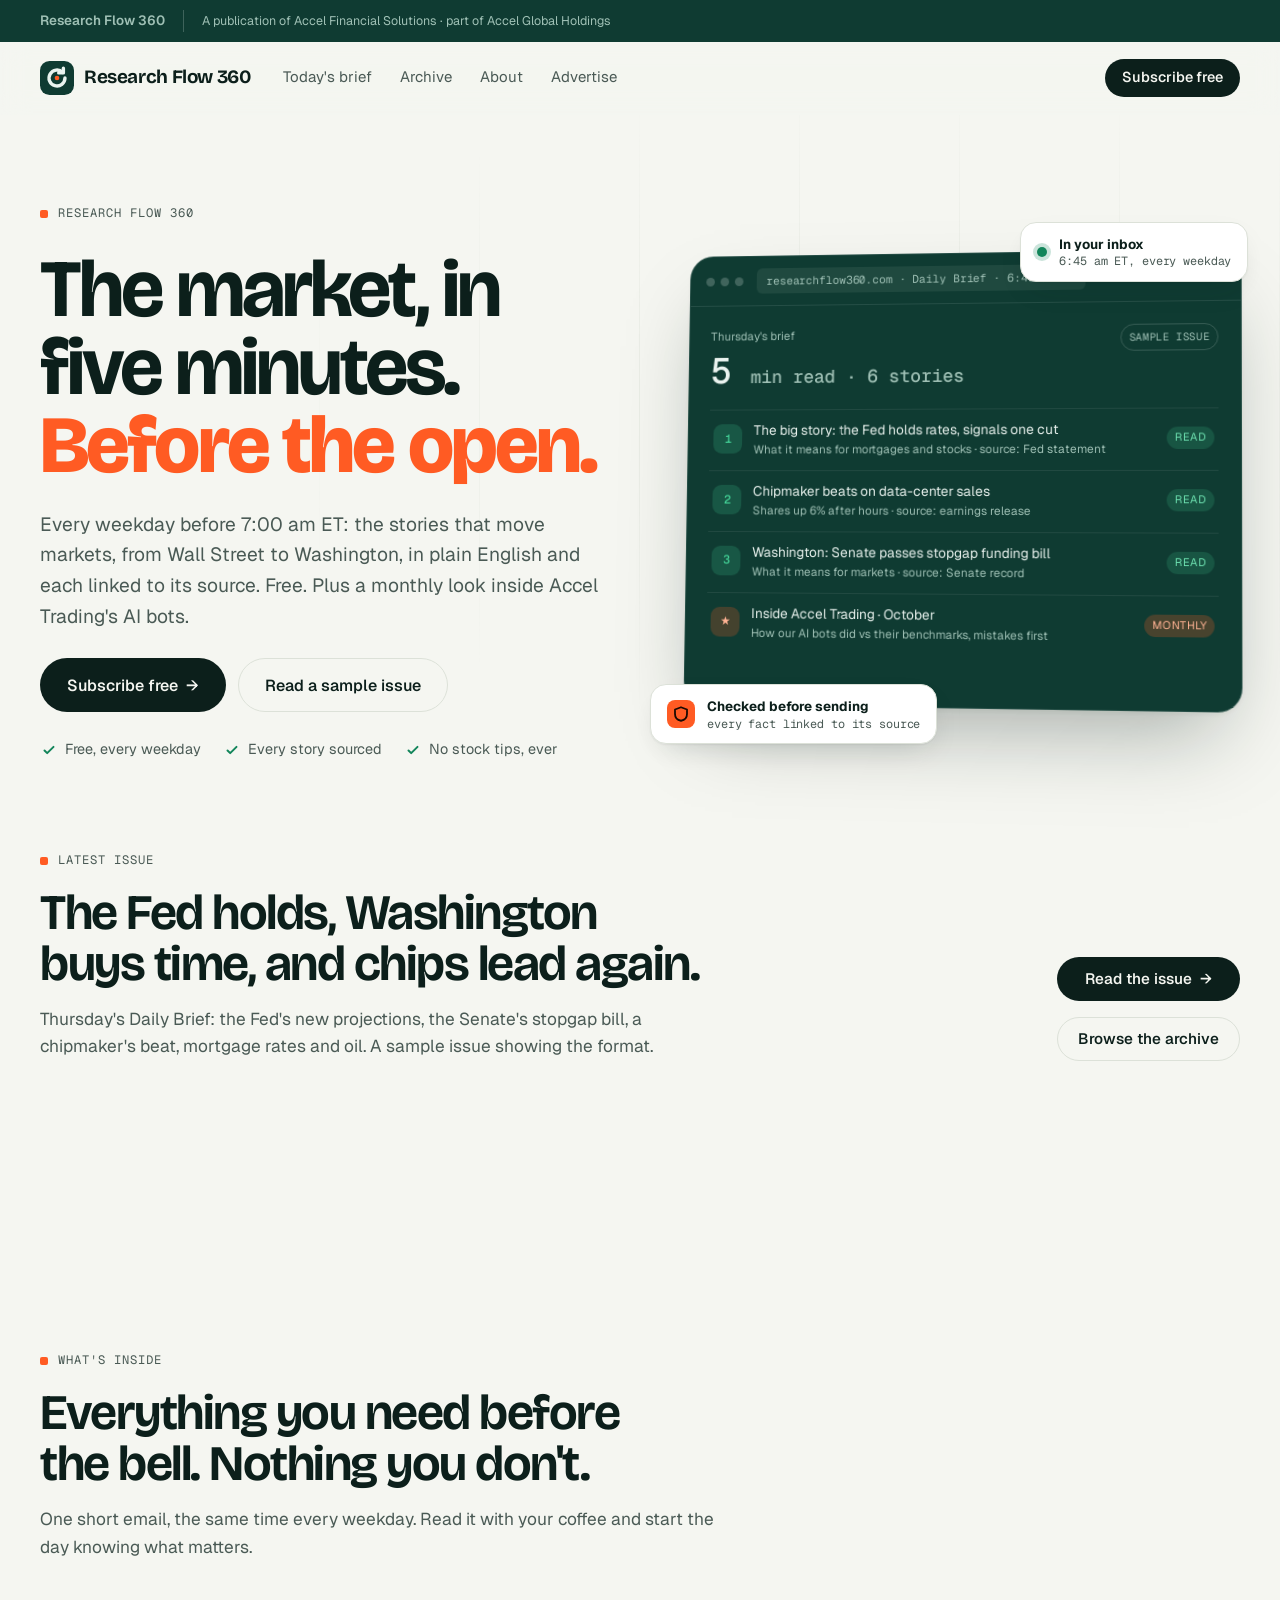
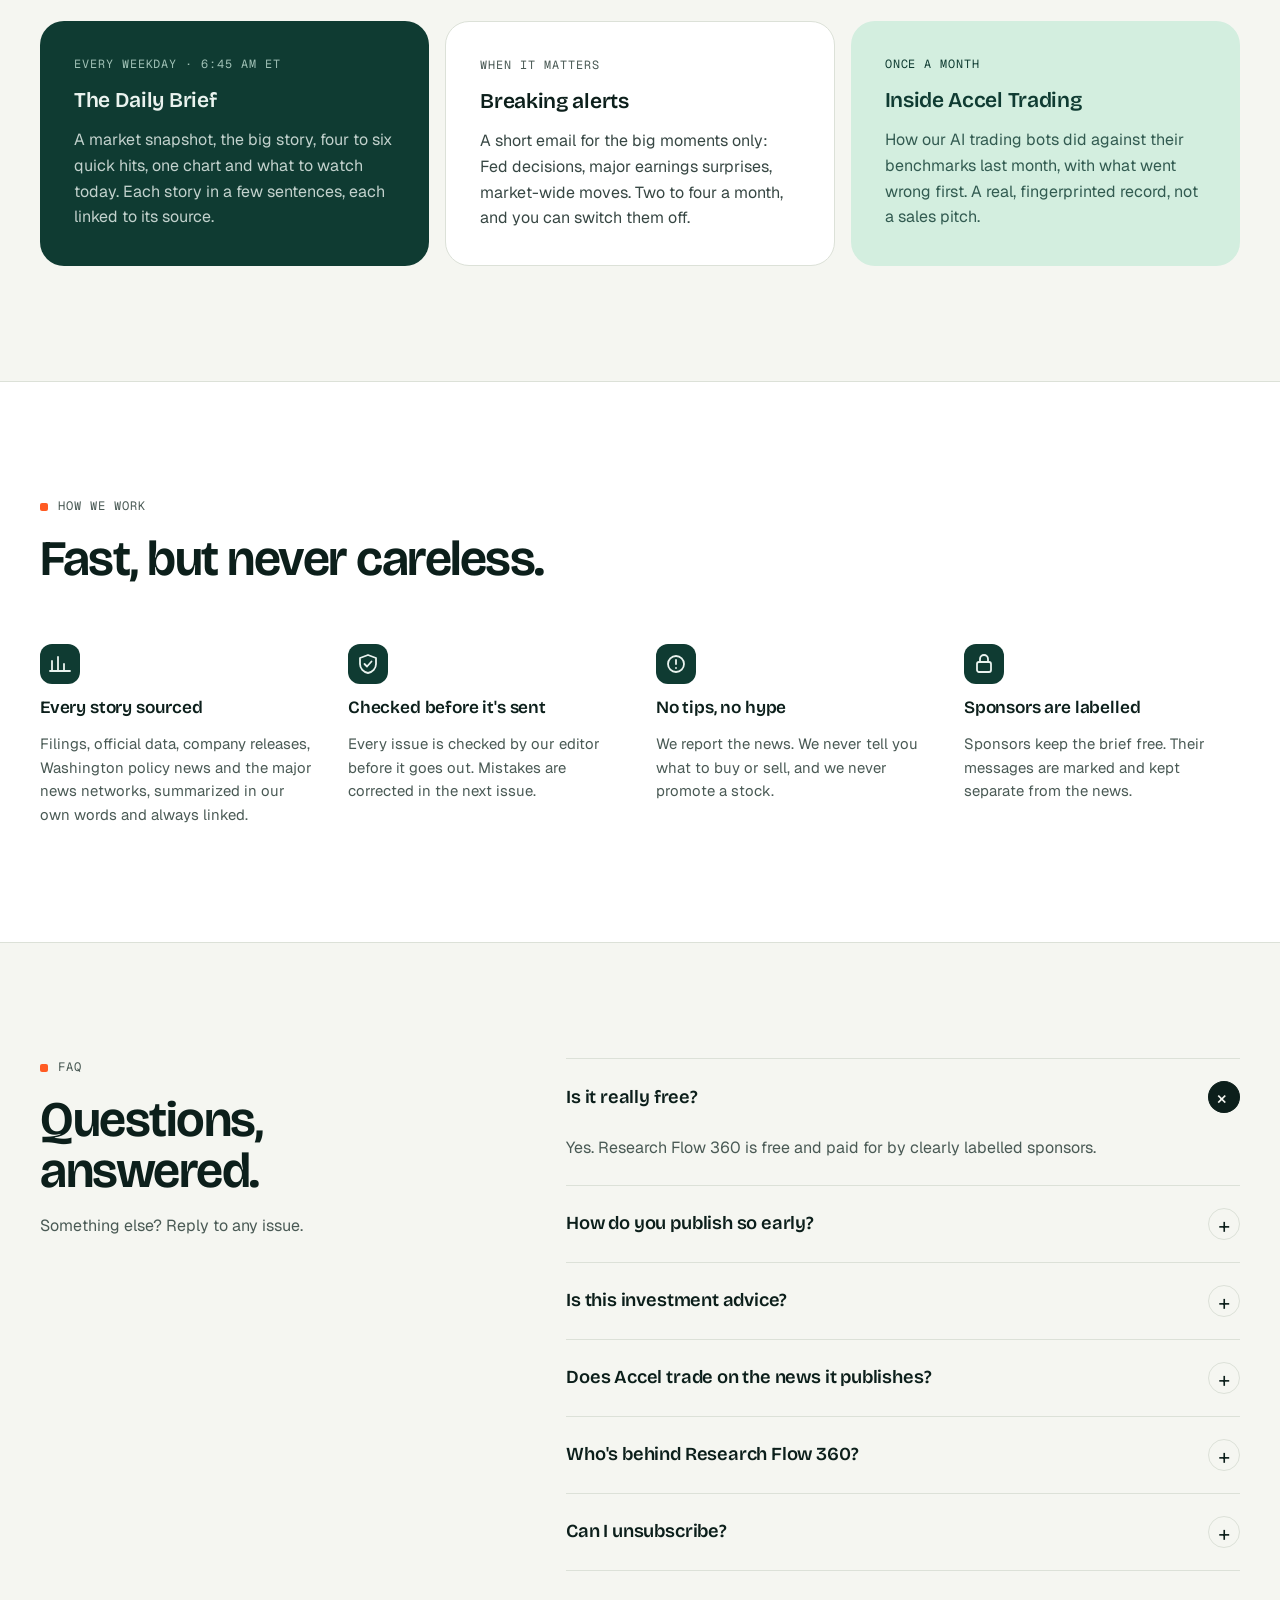
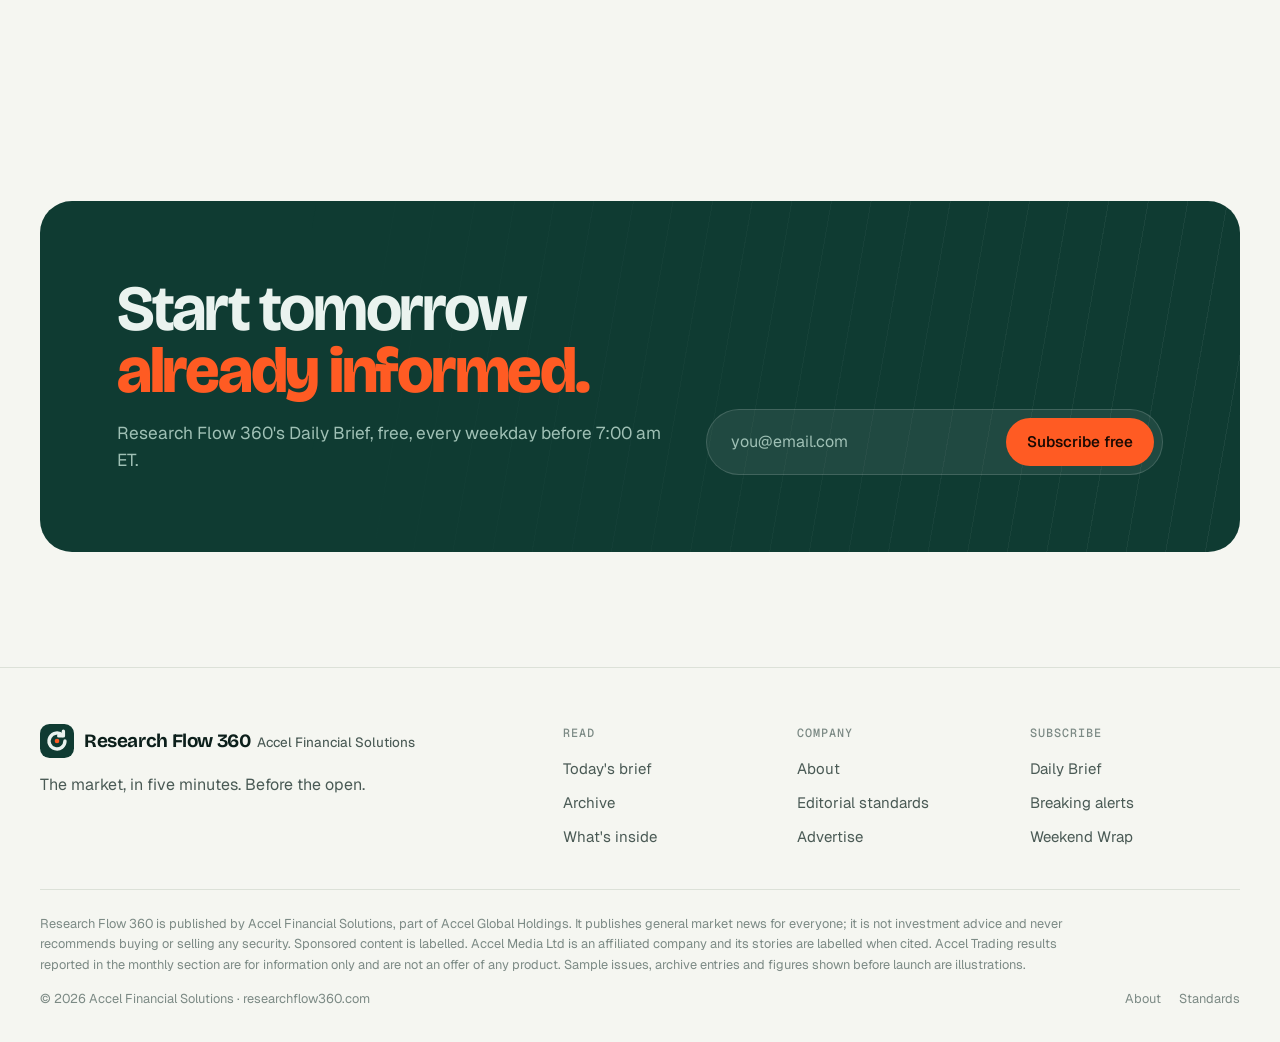
==== commit d628ad00: "Update brand name and hero section text Removed the subtitle 'Accel Financial Solutions' from the br" ====
--- a/index.html
+++ b/index.html
@@ -32,7 +32,7 @@
   <div class="wrap header__in">
     <a href="./" class="brand" aria-label="Research Flow 360 home">
       <svg class="brand__mark" viewBox="0 0 32 32" aria-hidden="true"><rect width="32" height="32" rx="9" class="mark-bg"/><path d="M23.5 16a7.5 7.5 0 1 1-2.2-5.3" class="mark-a"/><path d="M22 6.8v4.4h-4.4" class="mark-a"/><circle cx="16" cy="16" r="2.2" class="mark-dot"/></svg>
-      <span class="brand__name brand__name--rf">Research Flow 360<span class="brand__sub">Accel Financial Solutions</span></span>
+      <span class="brand__name brand__name--rf">Research Flow 360</span>
     </a>
     <nav class="nav" id="nav" aria-label="Primary">
       <a href="brief.html">Today's brief</a><a href="archive.html">Archive</a><a href="about.html">About</a><a href="advertise.html">Advertise</a>
@@ -55,7 +55,7 @@
 <section class="hero">
   <div class="wrap hero__grid">
     <div class="hero__copy">
-      <p class="eyebrow load" style="--d:0">Research Flow 360 · Accel Financial Solutions</p>
+      <p class="eyebrow load" style="--d:0">Research Flow 360 </p>
       <h1 class="display load" style="--d:1">The market, in five minutes. <em>Before the open.</em></h1>
       <p class="lede load" style="--d:2">Every weekday before 7:00 am ET: the stories that move markets, from Wall Street to Washington, in plain English and each linked to its source. Free. Plus a monthly look inside Accel Trading's AI bots.</p>
       <div class="hero__actions load" style="--d:3">
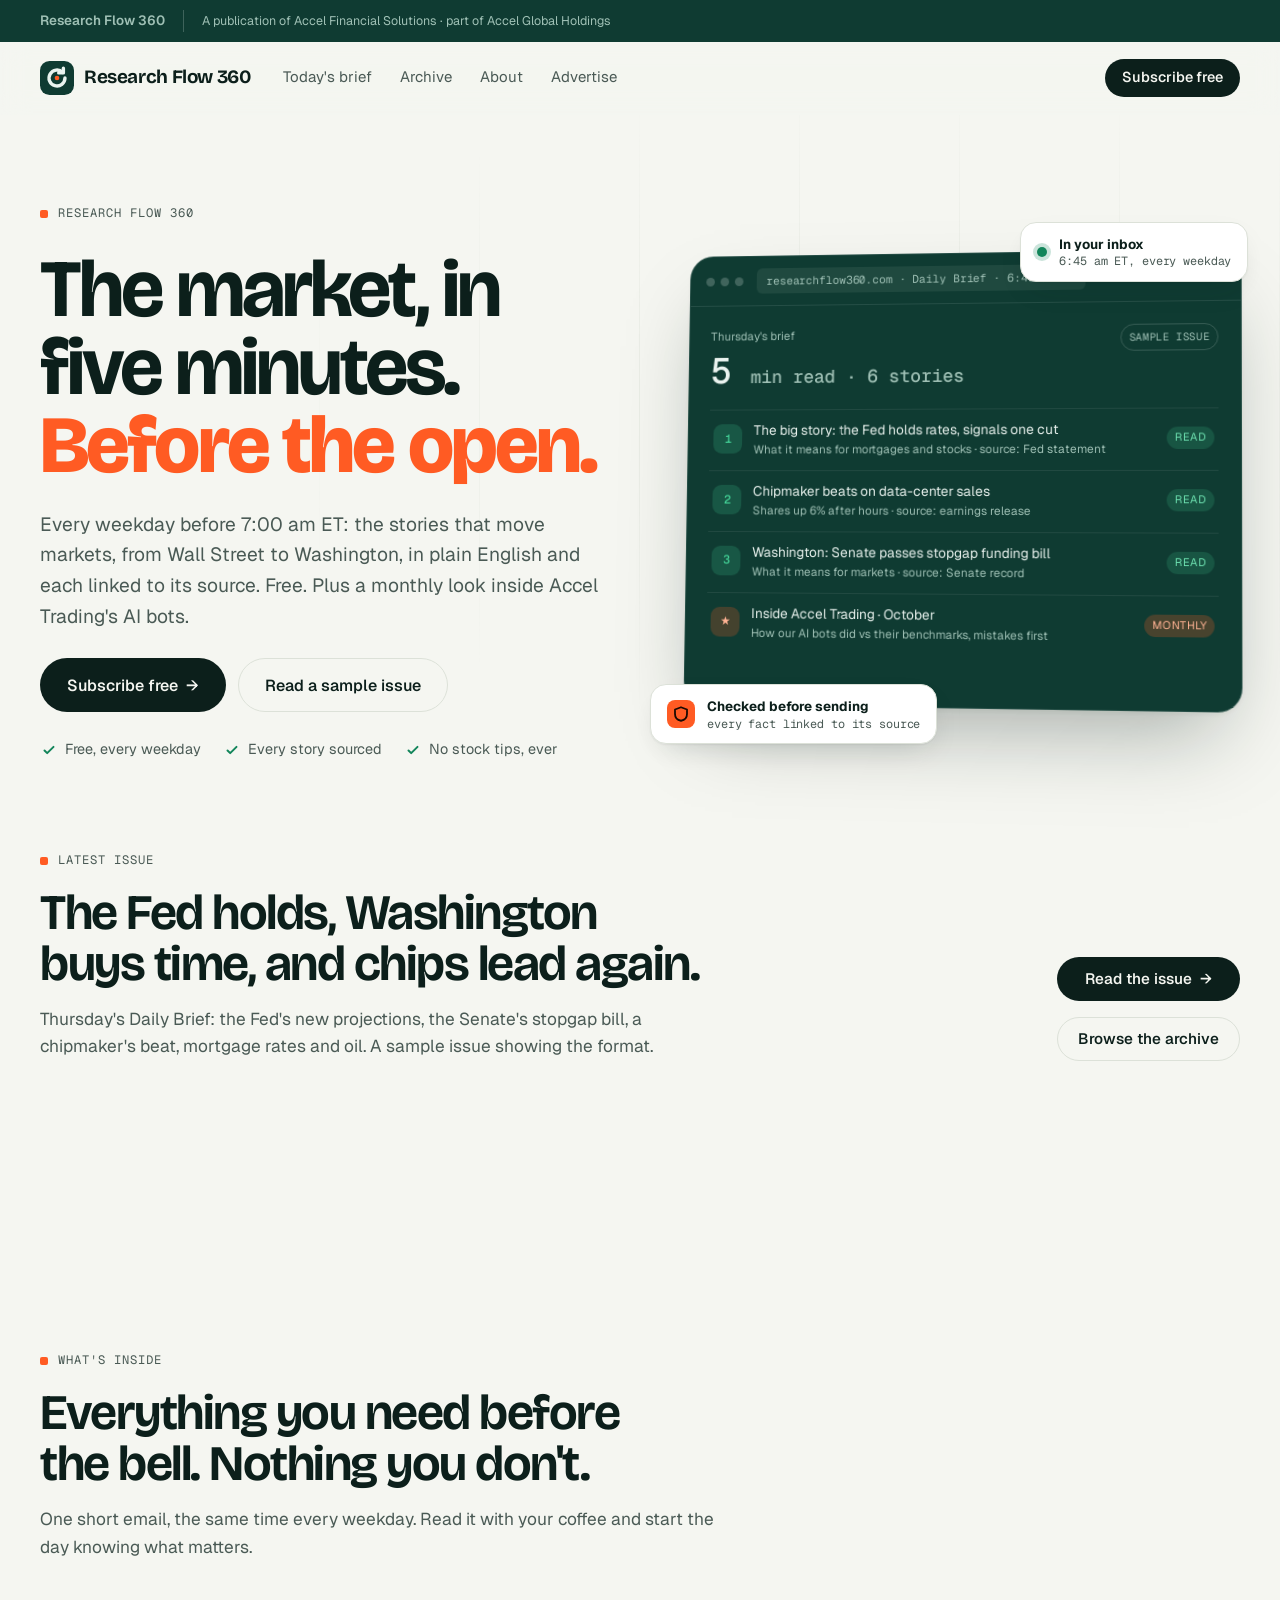
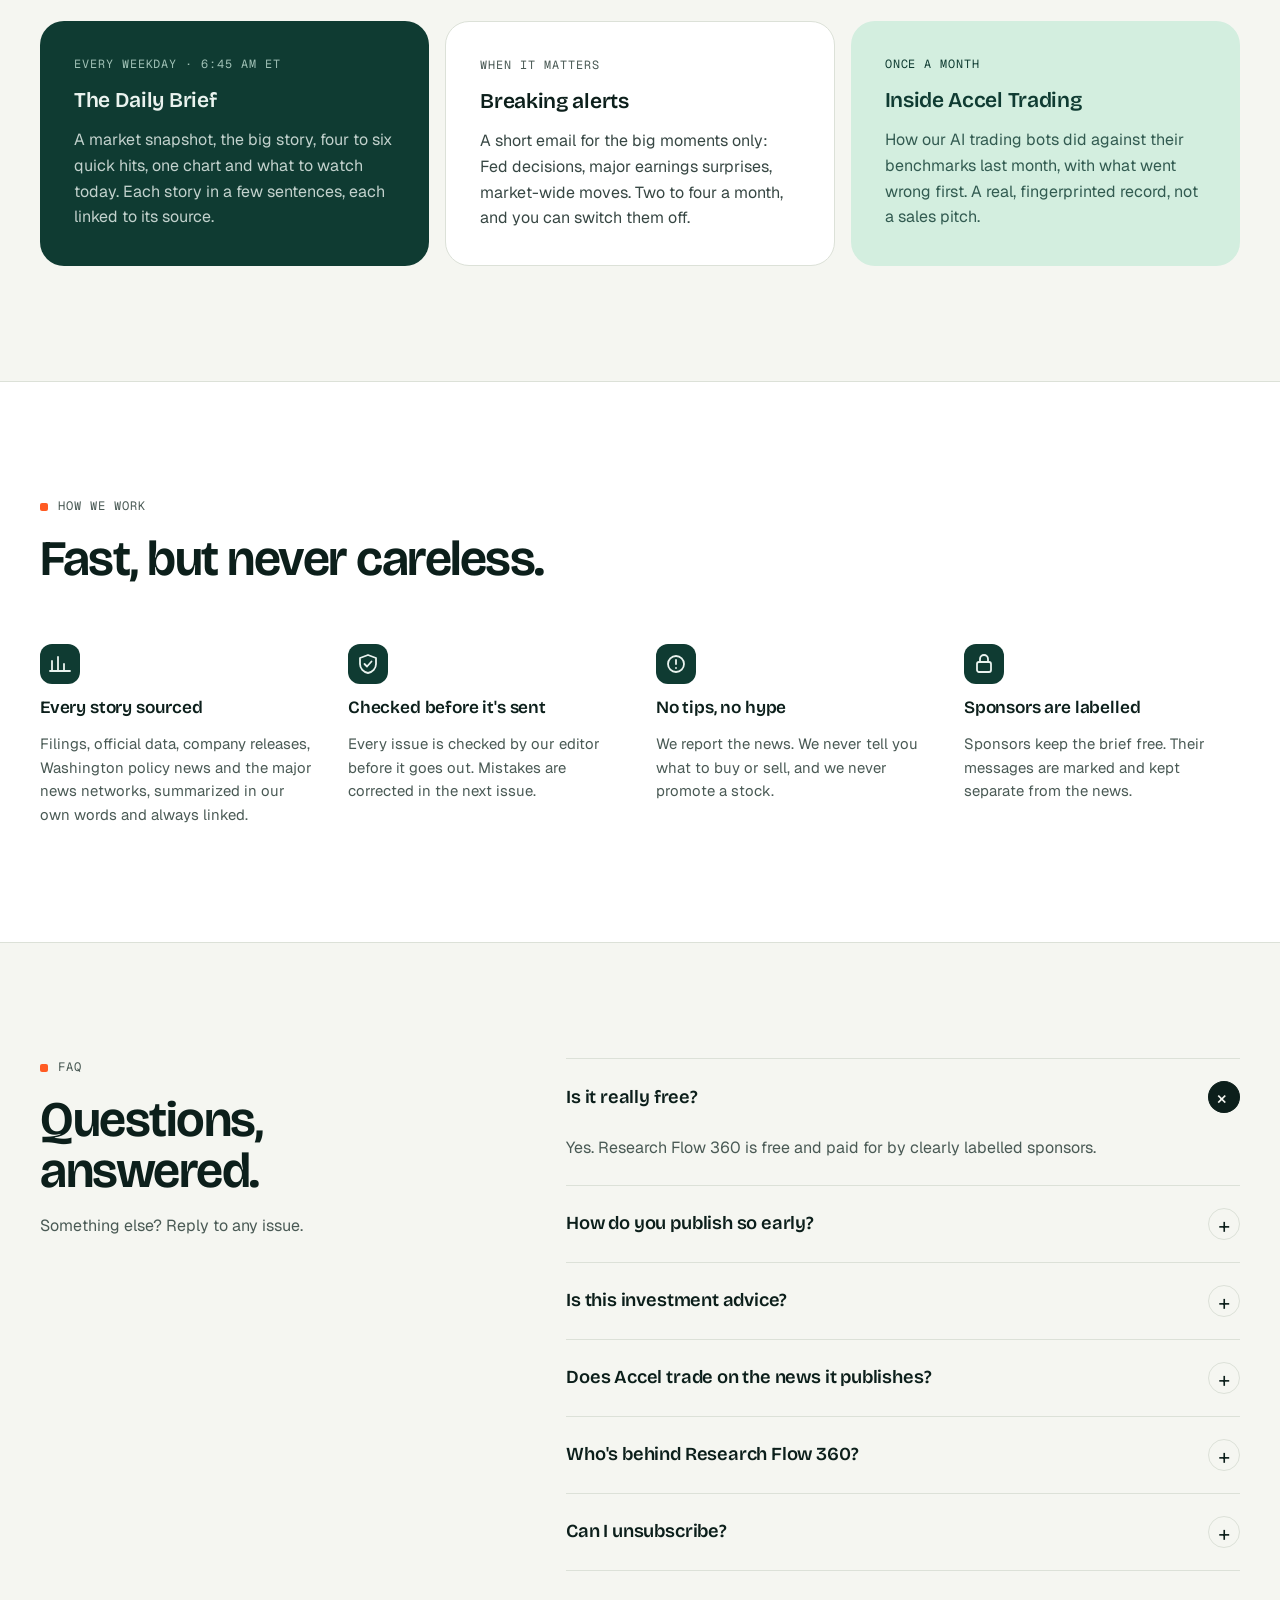
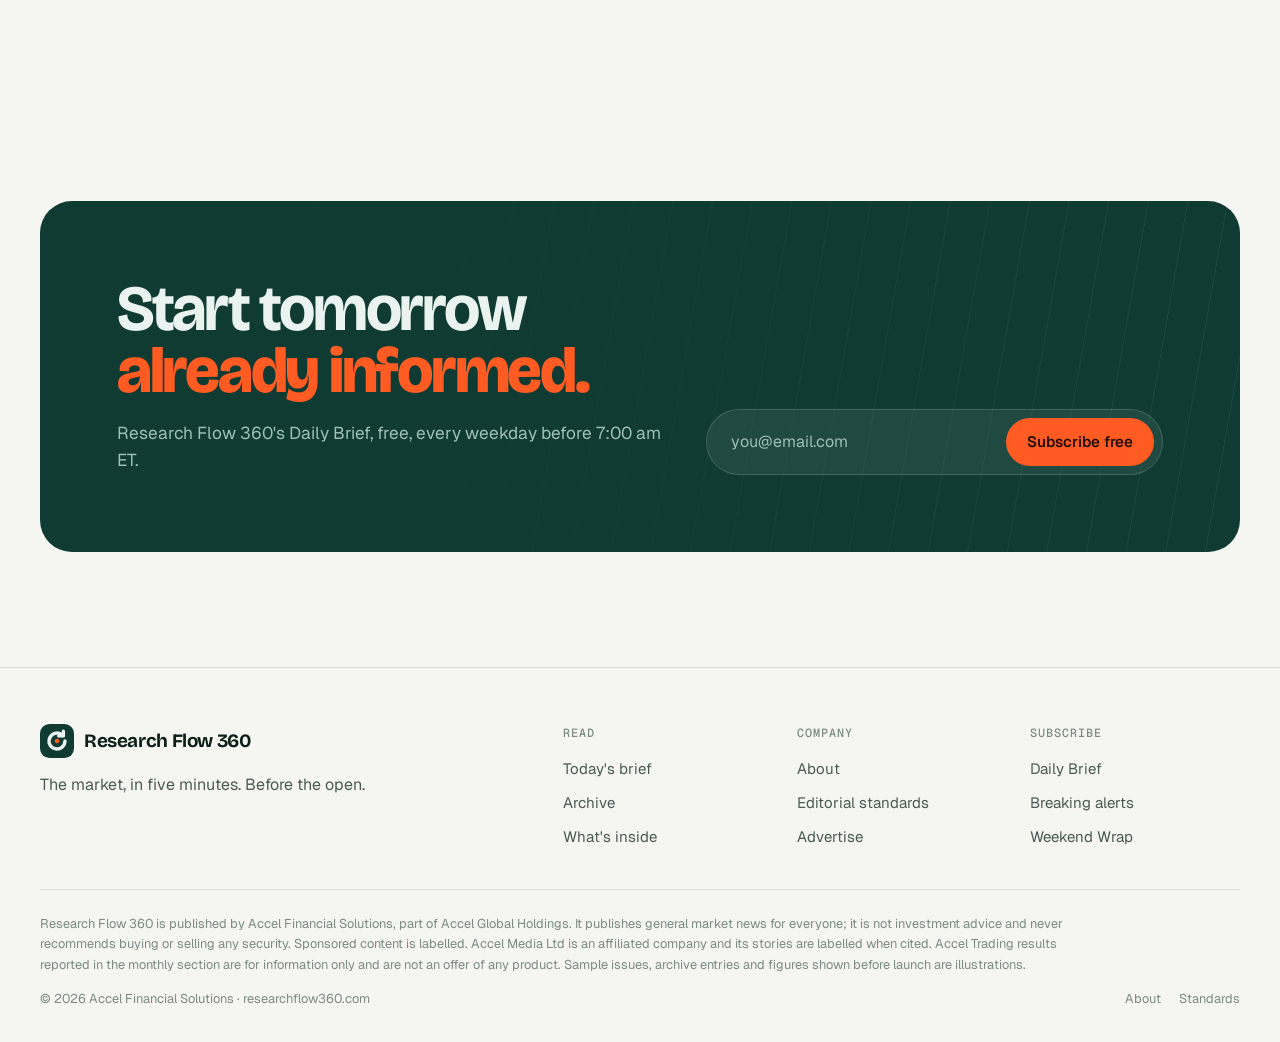
==== commit b0cbea07: "Simplify the logo to just Research Flow 360 Remove the Accel Financial Solutions subtitle from the h" ====
--- a/index.html
+++ b/index.html
@@ -245,7 +245,7 @@
       <div class="footer__brand">
         <a href="./" class="brand" aria-label="Research Flow 360 home">
           <svg class="brand__mark" viewBox="0 0 32 32" aria-hidden="true"><rect width="32" height="32" rx="9" class="mark-bg"/><path d="M23.5 16a7.5 7.5 0 1 1-2.2-5.3" class="mark-a"/><path d="M22 6.8v4.4h-4.4" class="mark-a"/><circle cx="16" cy="16" r="2.2" class="mark-dot"/></svg>
-      <span class="brand__name brand__name--rf">Research Flow 360<span class="brand__sub">Accel Financial Solutions</span></span>
+      <span class="brand__name brand__name--rf">Research Flow 360</span>
         </a>
         <p>The market, in five minutes. Before the open.</p>
       </div>
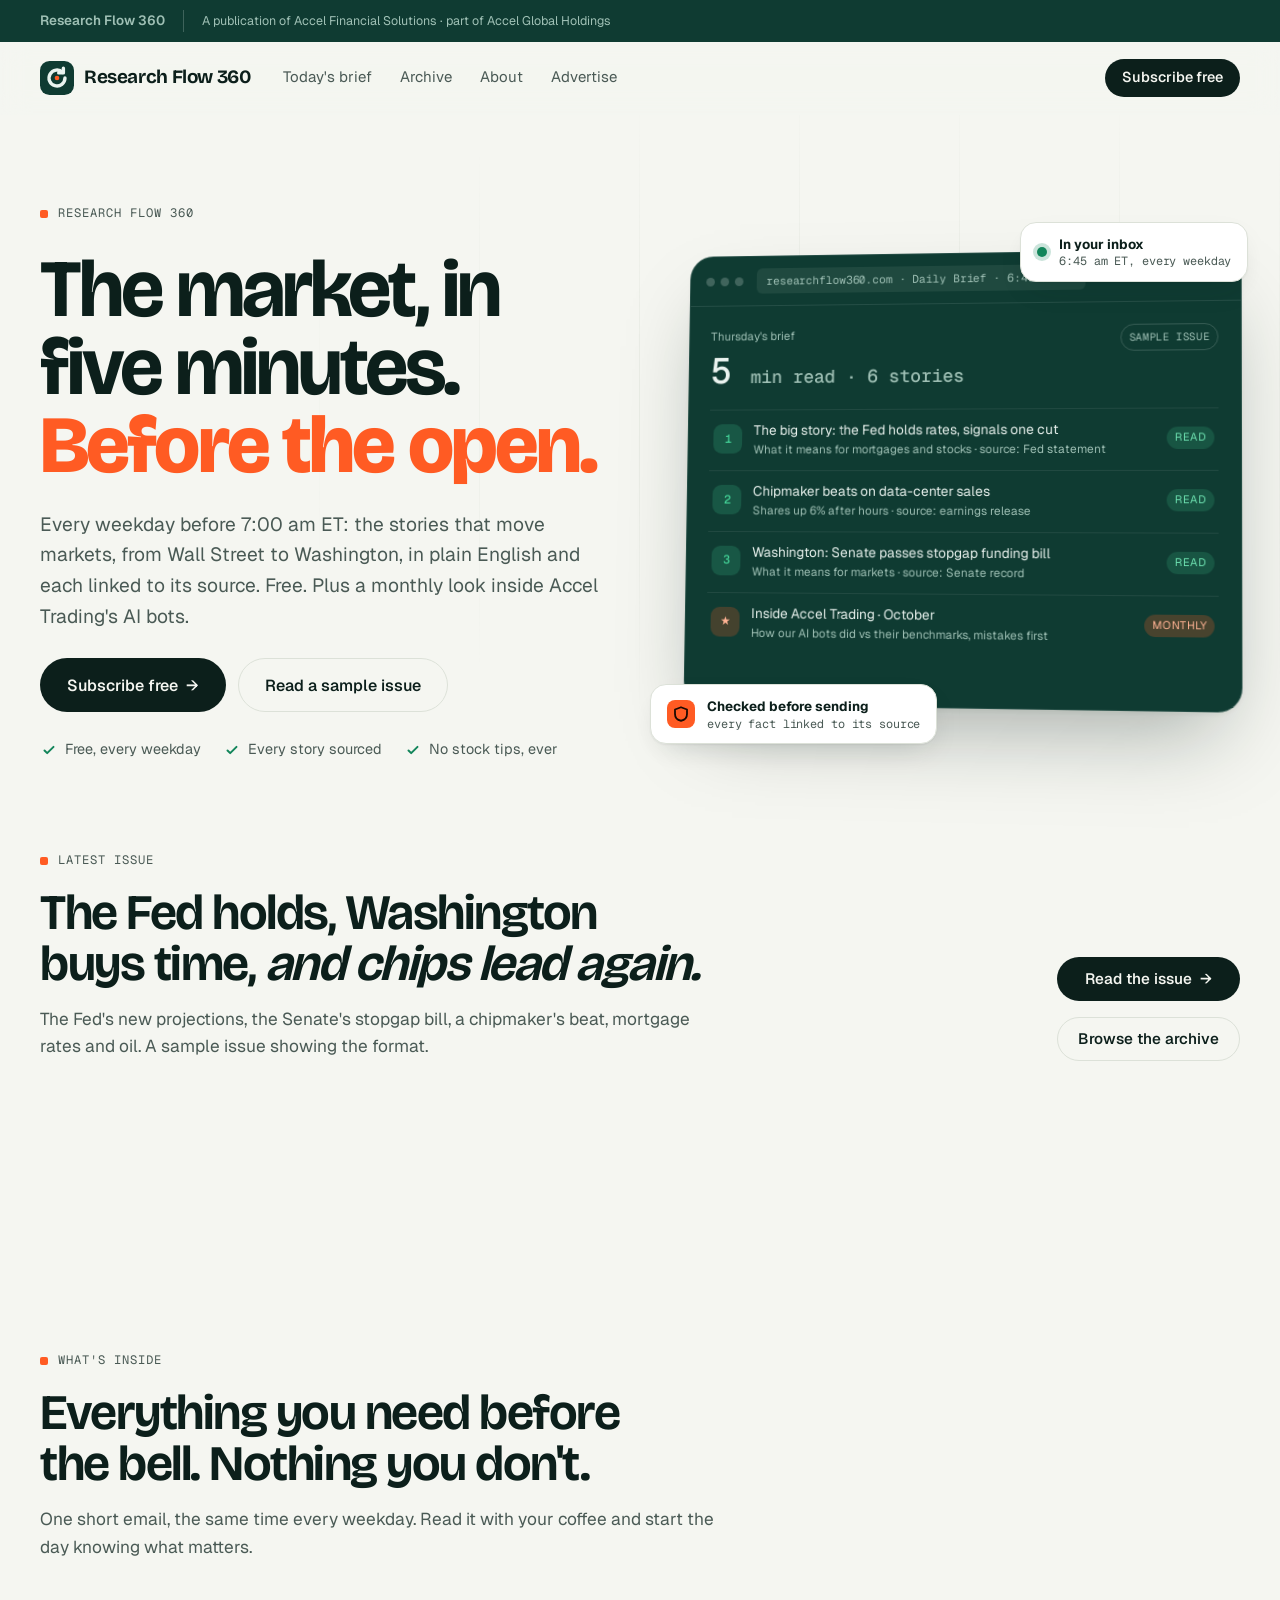
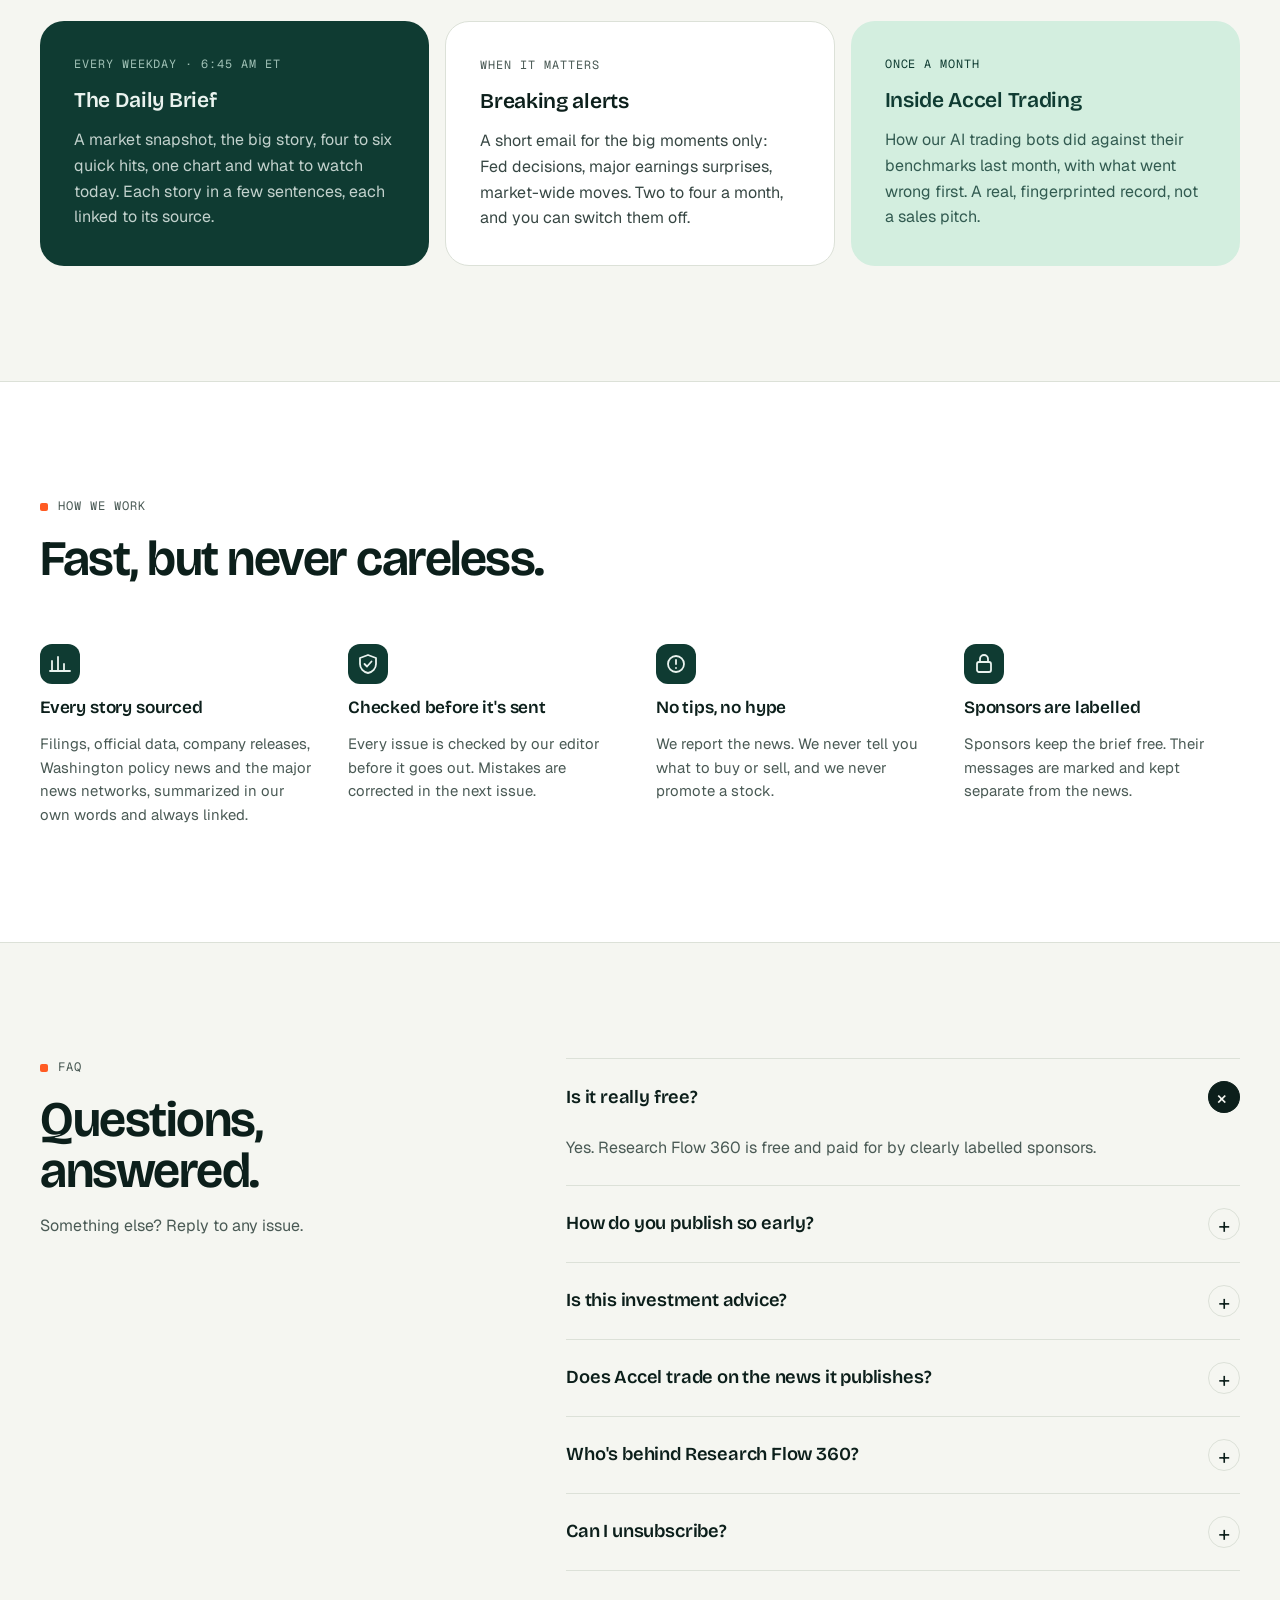
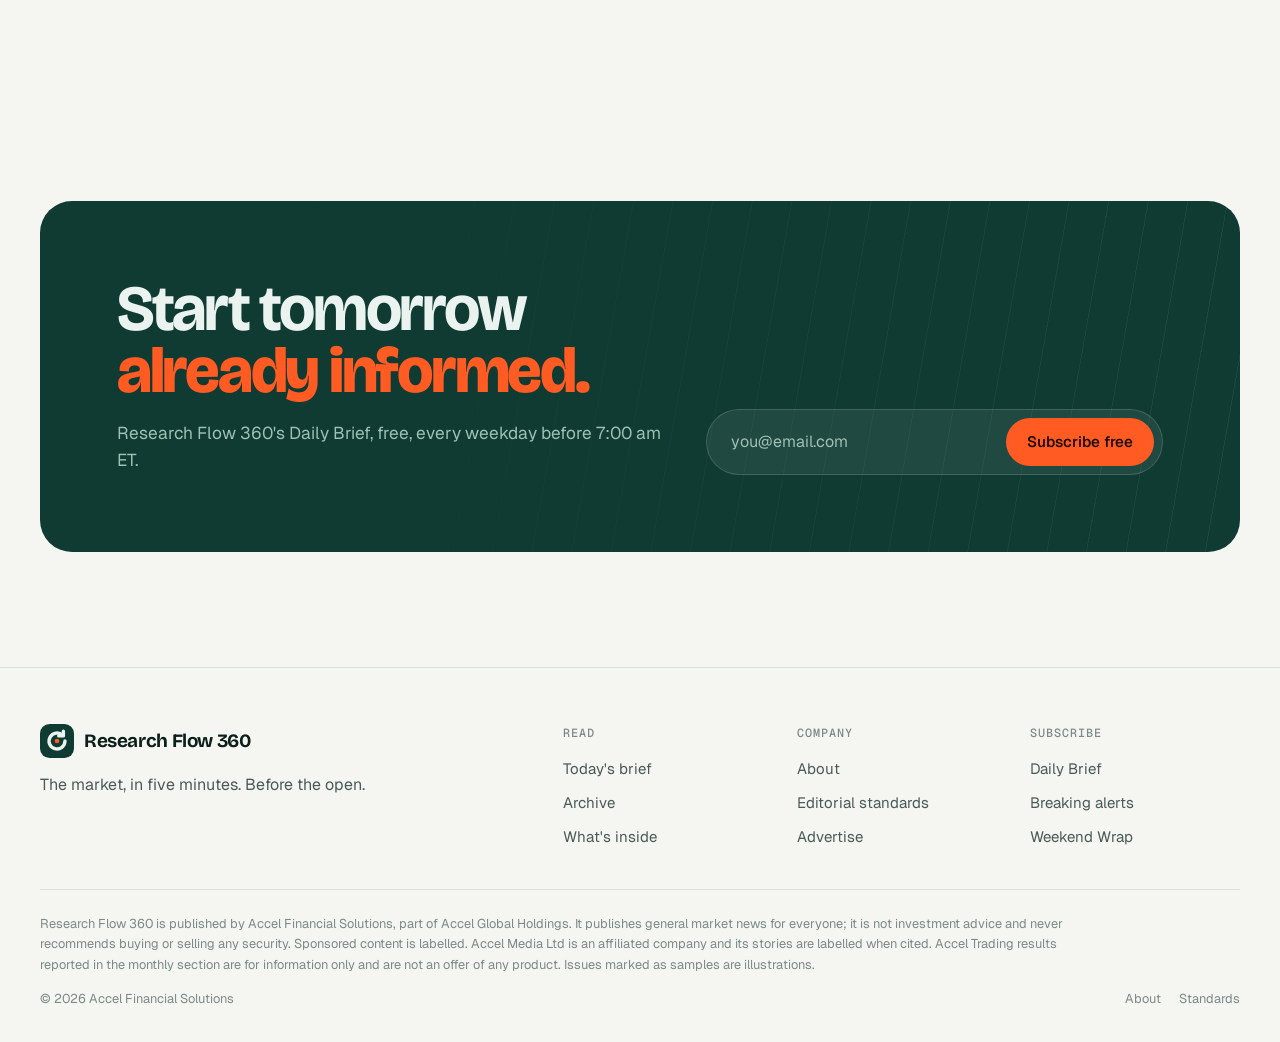
==== commit 50efaf7e: "Publish news from issue files Each issue is a text file in issues/ (see issues/TEMPLATE.md). scripts" ====
--- a/index.html
+++ b/index.html
@@ -4,13 +4,13 @@
 <meta charset="utf-8">
 <meta name="viewport" content="width=device-width, initial-scale=1, viewport-fit=cover">
 <title>Research Flow 360</title>
-<meta name="description" content="Research Flow 360 by Accel Financial Solutions: the stories that move markets, from Wall Street to Washington, in plain English every weekday before 7:00 am ET. Free.">
+<meta name="description" content="Research Flow 360: the stories that move markets, from Wall Street to Washington, in plain English every weekday before 7:00 am ET. Free.">
 <meta name="theme-color" content="#0F3B32">
 <meta property="og:title" content="Research Flow 360">
-<meta property="og:description" content="Research Flow 360 by Accel Financial Solutions: the stories that move markets, from Wall Street to Washington, in plain English every weekday before 7:00 am ET. Free.">
-<meta property="og:url" content="https://researchflow360.com/">
+<meta property="og:description" content="Research Flow 360: the stories that move markets, from Wall Street to Washington, in plain English every weekday before 7:00 am ET. Free.">
+<meta property="og:url" content="https://gamegenesis01.github.io/research-flow-360/">
 <meta property="og:type" content="website">
-<link rel="canonical" href="https://researchflow360.com/">
+<link rel="canonical" href="https://gamegenesis01.github.io/research-flow-360/">
 <link rel="icon" href="data:image/svg+xml,%3Csvg xmlns='http://www.w3.org/2000/svg' viewBox='0 0 32 32'%3E%3Crect width='32' height='32' rx='9' fill='%230F3B32'/%3E%3Cpath d='M23.5 16a7.5 7.5 0 1 1-2.2-5.3M22 6.8v4.4h-4.4' fill='none' stroke='%23F6F7F3' stroke-width='3' stroke-linecap='round' stroke-linejoin='round'/%3E%3Ccircle cx='16' cy='16' r='2.2' fill='%23FF5B23'/%3E%3C/svg%3E">
 <link rel="preconnect" href="https://fonts.googleapis.com">
 <link rel="preconnect" href="https://fonts.gstatic.com" crossorigin>
@@ -55,7 +55,7 @@
 <section class="hero">
   <div class="wrap hero__grid">
     <div class="hero__copy">
-      <p class="eyebrow load" style="--d:0">Research Flow 360 </p>
+      <p class="eyebrow load" style="--d:0">Research Flow 360</p>
       <h1 class="display load" style="--d:1">The market, in five minutes. <em>Before the open.</em></h1>
       <p class="lede load" style="--d:2">Every weekday before 7:00 am ET: the stories that move markets, from Wall Street to Washington, in plain English and each linked to its source. Free. Plus a monthly look inside Accel Trading's AI bots.</p>
       <div class="hero__actions load" style="--d:3">
@@ -110,8 +110,8 @@
     <div class="sec-head sec-head--row">
       <div>
         <p class="eyebrow">Latest issue</p>
-        <h2 class="h2">The Fed holds, Washington buys time, and chips lead again.</h2>
-        <p class="sec-head__p">Thursday's Daily Brief: the Fed's new projections, the Senate's stopgap bill, a chipmaker's beat, mortgage rates and oil. A sample issue showing the format.</p>
+        <h2 class="h2">The Fed holds, Washington buys time, <em>and chips lead again.</em></h2>
+        <p class="sec-head__p">The Fed's new projections, the Senate's stopgap bill, a chipmaker's beat, mortgage rates and oil. A sample issue showing the format.</p>
       </div>
       <div class="hero__actions">
         <a href="brief.html" class="btn btn--primary">Read the issue <span aria-hidden="true">→</span></a>
@@ -208,7 +208,7 @@
       </details>
       <details>
         <summary>Who's behind Research Flow 360?</summary>
-        <p>Research Flow 360 is published by Accel Financial Solutions, part of Accel Global Holdings. Our editor is Shithin Abraham, President of Accel Global Holdings. Stories from our sister company Accel Media Ltd are always labelled.</p>
+        <p>Research Flow 360 is published by Accel Financial Solutions, part of Accel Global Holdings. Our editor reviews every issue before it's sent. Stories from our sister company Accel Media Ltd are always labelled.</p>
       </details>
       <details>
         <summary>Can I unsubscribe?</summary>
@@ -250,14 +250,14 @@
         <p>The market, in five minutes. Before the open.</p>
       </div>
       <nav class="footer__cols" aria-label="Footer">
-        <div><h4>Read</h4><a href="brief.html">Today's brief</a><a href="archive.html">Archive</a><a href="./#inside">What's inside</a></div>
+        <div><h4>Read</h4><a href="brief.html">Today's brief</a><a href="archive.html">Archive</a><a href="index.html#inside">What's inside</a></div>
         <div><h4>Company</h4><a href="about.html">About</a><a href="about.html#standards">Editorial standards</a><a href="advertise.html">Advertise</a></div>
-        <div><h4>Subscribe</h4><a href="./#start">Daily Brief</a><a href="./#start">Breaking alerts</a><a href="./#start">Weekend Wrap</a></div>
+        <div><h4>Subscribe</h4><a href="index.html#start">Daily Brief</a><a href="index.html#start">Breaking alerts</a><a href="index.html#start">Weekend Wrap</a></div>
       </nav>
     </div>
     <div class="footer__legal">
-      <p>Research Flow 360 is published by Accel Financial Solutions, part of Accel Global Holdings. It publishes general market news for everyone; it is not investment advice and never recommends buying or selling any security. Sponsored content is labelled. Accel Media Ltd is an affiliated company and its stories are labelled when cited. Accel Trading results reported in the monthly section are for information only and are not an offer of any product. Sample issues, archive entries and figures shown before launch are illustrations.</p>
-      <p class="footer__copy"><span>© <span id="year">2026</span> Accel Financial Solutions · researchflow360.com</span><span class="footer__links"><a href="about.html">About</a><a href="about.html#standards">Standards</a></span></p>
+      <p>Research Flow 360 is published by Accel Financial Solutions, part of Accel Global Holdings. It publishes general market news for everyone; it is not investment advice and never recommends buying or selling any security. Sponsored content is labelled. Accel Media Ltd is an affiliated company and its stories are labelled when cited. Accel Trading results reported in the monthly section are for information only and are not an offer of any product. Issues marked as samples are illustrations.</p>
+      <p class="footer__copy"><span>© <span id="year">2026</span> Accel Financial Solutions</span><span class="footer__links"><a href="about.html">About</a><a href="about.html#standards">Standards</a></span></p>
     </div>
   </div>
 </footer>
--- a/assets/styles.css
+++ b/assets/styles.css
@@ -828,6 +828,14 @@
 .toc a:hover { color: var(--ink); }
 @media (max-width: 960px) { .issue-wrap { grid-template-columns: minmax(0, 1fr); } .issue-side { position: static; } }
 
+.issue__label .live-dot { display: inline-block; width: 8px; height: 8px; border-radius: 50%; background: var(--ink-3); margin-right: 8px; vertical-align: 1px; }
+[data-snapshot].is-live .live-dot { background: var(--up); box-shadow: 0 0 0 3px color-mix(in srgb, var(--up) 22%, transparent); }
+.snapshot small { font-family: var(--f-mono); font-size: .72rem; color: var(--ink-3); }
+.snapshot small:empty { display: none; }
+
+.plain-list { display: grid; gap: 6px; padding-left: 20px; list-style: disc; }
+.plain-list li { max-width: 40em; }
+
 /* Archive */
 .filters { display: flex; flex-wrap: wrap; gap: 8px; margin-bottom: 24px; }
 .arch { display: grid; }
